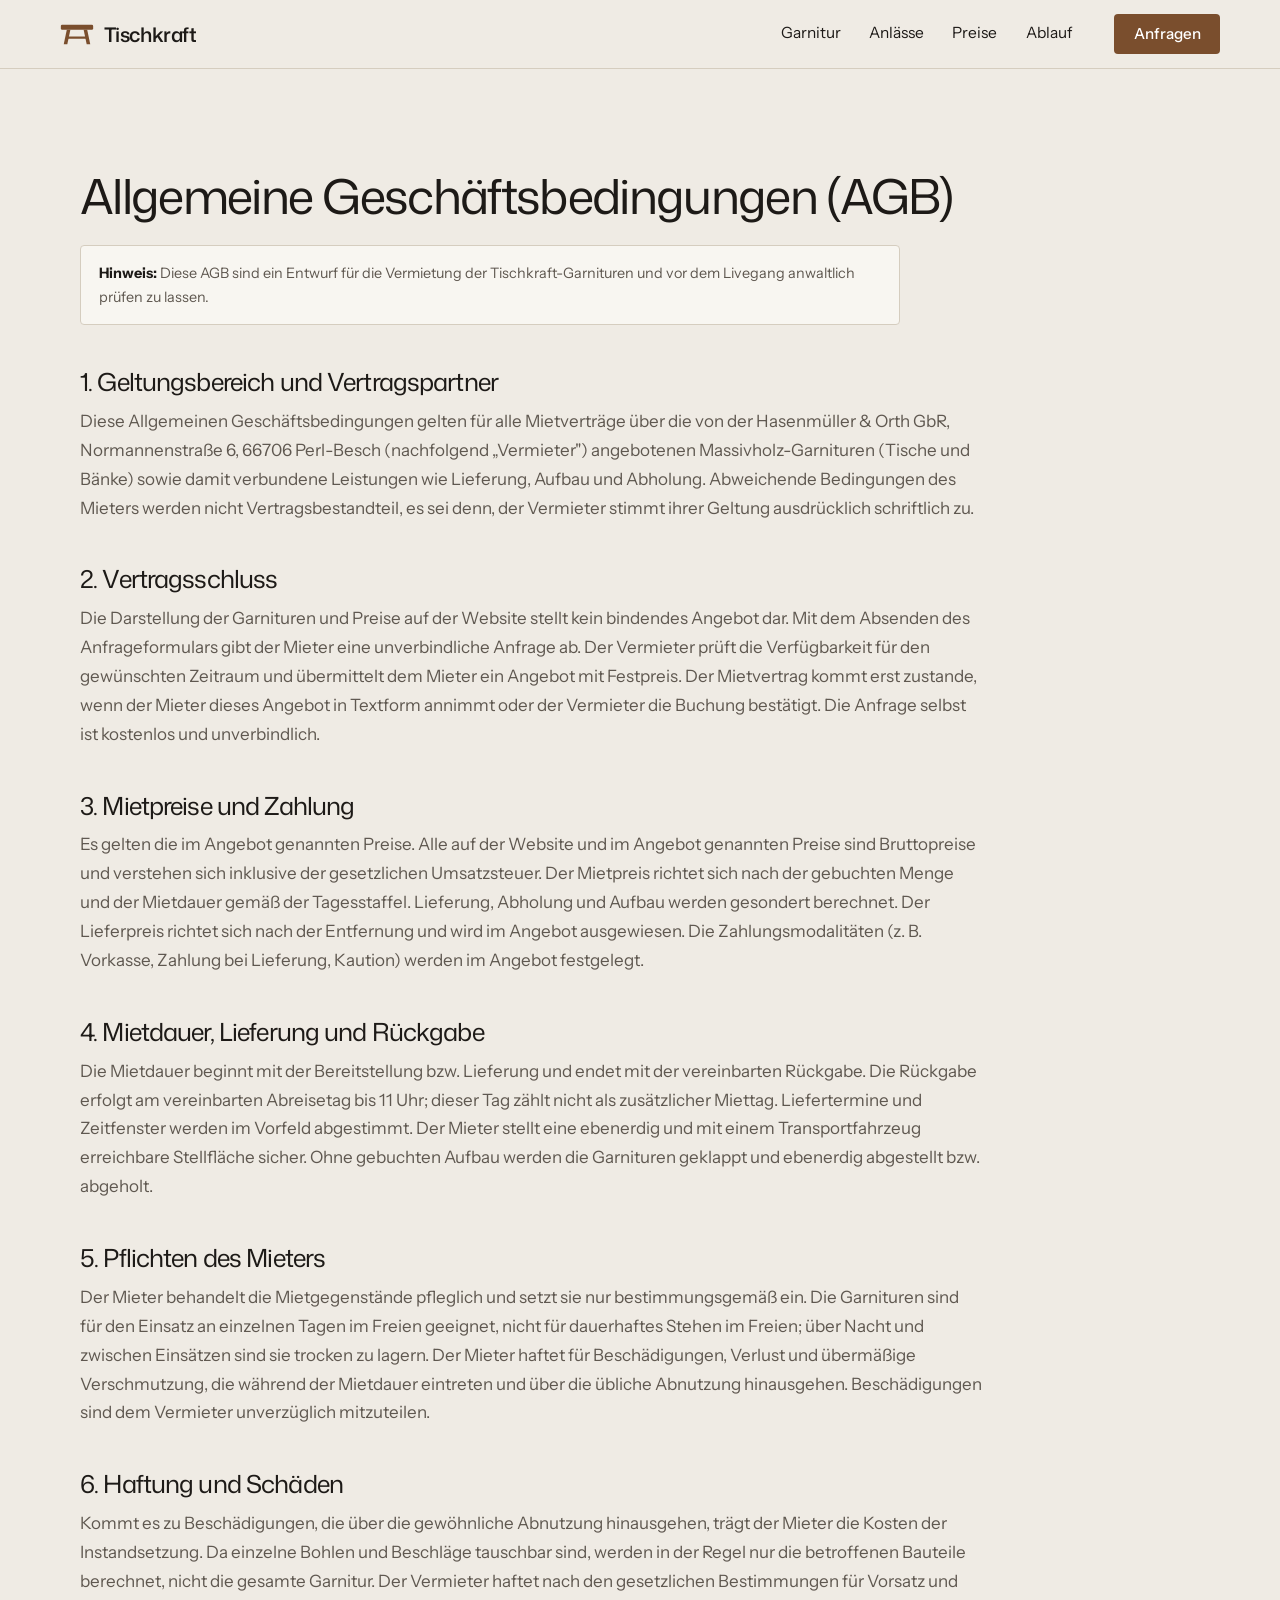
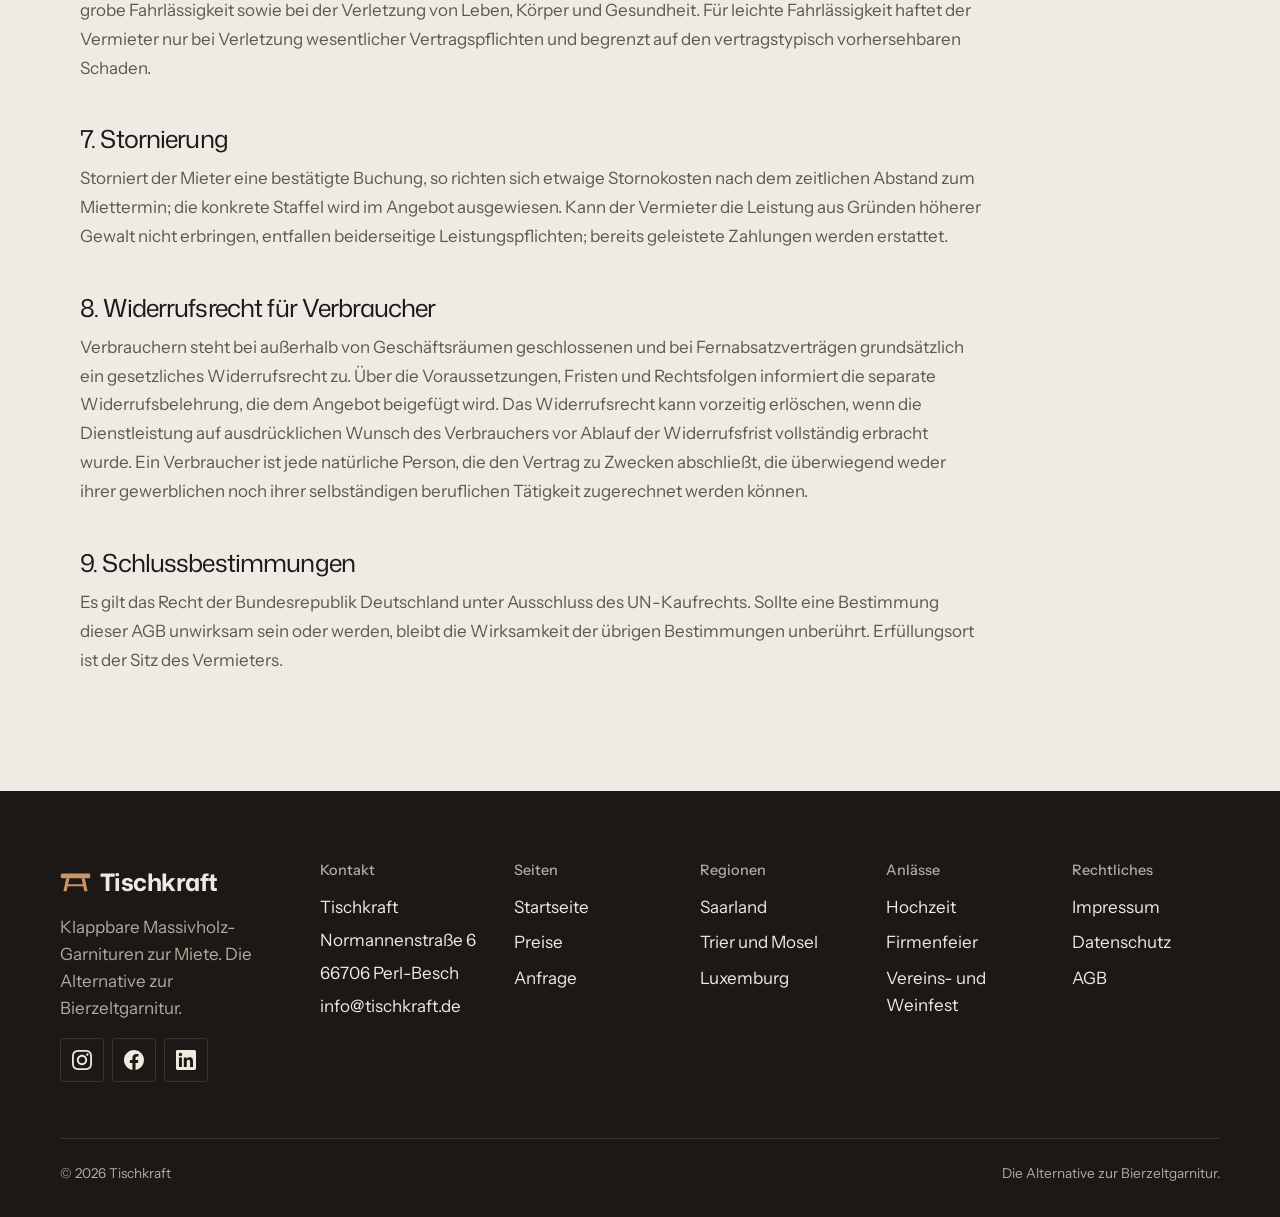
==== agb/index.html @ 3c2d1f44 "Build von 1db1d62" ====
<!DOCTYPE html><html lang="de" data-astro-cid-5hce7sga> <head><meta charset="utf-8"><meta name="viewport" content="width=device-width, initial-scale=1"><title>AGB | Tischkraft</title><meta name="description" content="Allgemeine Geschäftsbedingungen für die Miete der Massivholz-Garnituren von Tischkraft."><link rel="canonical" href="https://www.tischkraft.de/agb/"><meta property="og:type" content="website"><meta property="og:locale" content="de_DE"><meta property="og:site_name" content="Tischkraft"><meta property="og:title" content="AGB | Tischkraft"><meta property="og:description" content="Allgemeine Geschäftsbedingungen für die Miete der Massivholz-Garnituren von Tischkraft."><meta property="og:url" content="https://www.tischkraft.de/agb/"><meta property="og:image" content="https://www.tischkraft.de/share.jpg"><meta property="og:image:alt" content="Tischkraft-Garnitur aus Massivholz: Tisch mit zwei Bänken"><meta name="twitter:card" content="summary_large_image"><meta name="twitter:title" content="AGB | Tischkraft"><meta name="twitter:description" content="Allgemeine Geschäftsbedingungen für die Miete der Massivholz-Garnituren von Tischkraft."><meta name="twitter:image" content="https://www.tischkraft.de/share.jpg"><meta name="theme-color" content="#25201b"><link rel="icon" href="/favicon.svg" type="image/svg+xml"><link rel="icon" href="/favicon-48.png" sizes="48x48" type="image/png"><link rel="apple-touch-icon" href="/apple-touch-icon.png"><link rel="manifest" href="/site.webmanifest"><link rel="sitemap" href="/sitemap-index.xml"><script type="application/ld+json">{"@context":"https://schema.org","@graph":[{"@type":"LocalBusiness","@id":"https://www.tischkraft.de/#organization","name":"Tischkraft","description":"Vermietung klappbarer Massivholz-Garnituren (Tisch und zwei Bänke) aus eigener Schreinerei in Perl, mit Lieferung ins Saarland, nach Trier und nach Luxemburg. Die Alternative zur Bierzeltgarnitur.","url":"https://www.tischkraft.de","logo":"https://www.tischkraft.de/icon-512.png","image":"https://www.tischkraft.de/share.jpg","email":"info@tischkraft.de","contactPoint":{"@type":"ContactPoint","contactType":"customer service","email":"info@tischkraft.de","availableLanguage":["de"]},"priceRange":"6–45 € pro Stück und Tag inkl. MwSt.","sameAs":["https://www.instagram.com/tischkraft/","https://www.facebook.com/people/Tischkraft/61568313991481/","https://www.linkedin.com/company/105006661/"],"address":{"@type":"PostalAddress","streetAddress":"Normannenstraße 6","postalCode":"66706","addressLocality":"Perl-Besch","addressRegion":"Saarland","addressCountry":"DE"},"areaServed":[{"@type":"State","name":"Saarland"},{"@type":"State","name":"Rheinland-Pfalz"},{"@type":"Country","name":"Luxemburg"}]},{"@type":"WebSite","@id":"https://www.tischkraft.de/#website","url":"https://www.tischkraft.de","name":"Tischkraft","inLanguage":"de-DE","publisher":{"@id":"https://www.tischkraft.de/#organization"}},{"@type":"WebPage","@id":"https://www.tischkraft.de/agb/#webpage","url":"https://www.tischkraft.de/agb/","name":"AGB | Tischkraft","description":"Allgemeine Geschäftsbedingungen für die Miete der Massivholz-Garnituren von Tischkraft.","inLanguage":"de-DE","isPartOf":{"@id":"https://www.tischkraft.de/#website"},"about":{"@id":"https://www.tischkraft.de/#organization"},"primaryImageOfPage":{"@type":"ImageObject","url":"https://www.tischkraft.de/share.jpg"}}]}</script><link rel="stylesheet" href="/_astro/firmenfeier.Cd9kK1cP.css">
<style>.section[data-astro-cid-sh445jdo]{padding-block:var(--tk-section-y)}.section[data-astro-cid-sh445jdo][data-tone=canvas]{background:var(--tk-canvas);color:var(--tk-ink)}.section[data-astro-cid-sh445jdo][data-tone=sand]{background:var(--tk-sand);color:var(--tk-ink)}.section[data-astro-cid-sh445jdo][data-tone=forest]{background:var(--tk-dark-700);color:var(--tk-cream)}.shell[data-astro-cid-sh445jdo]{width:100%;max-width:var(--tk-shell);margin-inline:auto;padding-inline:clamp(1.25rem,4vw,2.5rem)}
.legal[data-astro-cid-m7mnfkc2]{max-width:70rem;margin-inline:auto}.legal[data-astro-cid-m7mnfkc2] h1{font-size:clamp(2rem,5vw,3rem);margin-bottom:1.5rem}.legal[data-astro-cid-m7mnfkc2] h2{font-size:1.55rem;margin-top:2.75rem;margin-bottom:.75rem}.legal[data-astro-cid-m7mnfkc2] h3{font-size:1.2rem;margin-top:1.9rem;margin-bottom:.5rem}.legal[data-astro-cid-m7mnfkc2] h4{font-size:1.02rem;margin-top:1.3rem;margin-bottom:.4rem}.legal[data-astro-cid-m7mnfkc2] p,.legal[data-astro-cid-m7mnfkc2] li{color:var(--tk-ink-soft);line-height:1.7;max-width:82ch}.legal[data-astro-cid-m7mnfkc2] p{margin-bottom:.9rem}.legal[data-astro-cid-m7mnfkc2] ul{margin:0 0 1rem 1.25rem}.legal[data-astro-cid-m7mnfkc2] li{margin-bottom:.35rem}.legal[data-astro-cid-m7mnfkc2] a{color:var(--tk-dark-700);text-decoration:underline;word-break:break-word}.legal[data-astro-cid-m7mnfkc2] strong{color:var(--tk-ink)}.legal[data-astro-cid-m7mnfkc2] .legal-hint{margin:0 0 2rem;padding:.9rem 1.1rem;background:var(--tk-bone);border:1px solid var(--tk-line);border-radius:var(--tk-radius-sm);font-size:.9rem}
</style></head> <body data-astro-cid-5hce7sga> <a class="skip-link" href="#inhalt" data-astro-cid-5hce7sga>Zum Inhalt springen</a> <header class="header" data-astro-cid-3ef6ksr2> <div class="bar" data-astro-cid-3ef6ksr2> <a class="brand" href="/" aria-label="Tischkraft – zur Startseite" data-astro-cid-3ef6ksr2> <svg class="tk-mark brand-mark" viewBox="0 0 40 28" height="24" width="34" aria-hidden="true" fill="currentColor"> <rect x="1" y="3" width="38" height="6" rx="1.5"></rect> <path d="M8 9h4.2l-3.6 17H4.4z"></path> <path d="M27.8 9H32l3.6 17h-4.2z"></path> <rect x="7.5" y="17" width="25" height="2.6" rx="1"></rect> </svg> <span class="brand-name" data-astro-cid-3ef6ksr2>Tischkraft</span> </a> <nav class="nav" aria-label="Hauptnavigation" data-astro-cid-3ef6ksr2> <a class="nav-link" href="/#garnitur" data-astro-cid-3ef6ksr2>Garnitur</a><a class="nav-link" href="/#anlaesse" data-astro-cid-3ef6ksr2>Anlässe</a><a class="nav-link" href="/#preise" data-astro-cid-3ef6ksr2>Preise</a><a class="nav-link" href="/#ablauf" data-astro-cid-3ef6ksr2>Ablauf</a> </nav> <a class="btn btn-primary nav-cta" href="/#anfrage" data-astro-cid-3ef6ksr2>Anfragen</a> </div> </header>  <main id="inhalt" data-astro-cid-5hce7sga>  <section data-tone="canvas" class="section" data-astro-cid-sh445jdo> <div class="shell" data-astro-cid-sh445jdo> <div class="legal" data-astro-cid-m7mnfkc2>
<h1>Allgemeine Geschäftsbedingungen (AGB)</h1>

<p class="legal-hint"><strong>Hinweis:</strong> Diese AGB sind ein Entwurf für die Vermietung der Tischkraft-Garnituren und vor dem Livegang anwaltlich prüfen zu lassen.</p>

<h2>1. Geltungsbereich und Vertragspartner</h2>
<p>Diese Allgemeinen Geschäftsbedingungen gelten für alle Mietverträge über die von der Hasenmüller &amp; Orth GbR, Normannenstraße 6, 66706 Perl-Besch (nachfolgend „Vermieter") angebotenen Massivholz-Garnituren (Tische und Bänke) sowie damit verbundene Leistungen wie Lieferung, Aufbau und Abholung. Abweichende Bedingungen des Mieters werden nicht Vertragsbestandteil, es sei denn, der Vermieter stimmt ihrer Geltung ausdrücklich schriftlich zu.</p>

<h2>2. Vertragsschluss</h2>
<p>Die Darstellung der Garnituren und Preise auf der Website stellt kein bindendes Angebot dar. Mit dem Absenden des Anfrageformulars gibt der Mieter eine unverbindliche Anfrage ab. Der Vermieter prüft die Verfügbarkeit für den gewünschten Zeitraum und übermittelt dem Mieter ein Angebot mit Festpreis. Der Mietvertrag kommt erst zustande, wenn der Mieter dieses Angebot in Textform annimmt oder der Vermieter die Buchung bestätigt. Die Anfrage selbst ist kostenlos und unverbindlich.</p>

<h2>3. Mietpreise und Zahlung</h2>
<p>Es gelten die im Angebot genannten Preise. Alle auf der Website und im Angebot genannten Preise sind Bruttopreise und verstehen sich inklusive der gesetzlichen Umsatzsteuer. Der Mietpreis richtet sich nach der gebuchten Menge und der Mietdauer gemäß der Tagesstaffel. Lieferung, Abholung und Aufbau werden gesondert berechnet. Der Lieferpreis richtet sich nach der Entfernung und wird im Angebot ausgewiesen. Die Zahlungsmodalitäten (z.&nbsp;B. Vorkasse, Zahlung bei Lieferung, Kaution) werden im Angebot festgelegt.</p>

<h2>4. Mietdauer, Lieferung und Rückgabe</h2>
<p>Die Mietdauer beginnt mit der Bereitstellung bzw. Lieferung und endet mit der vereinbarten Rückgabe. Die Rückgabe erfolgt am vereinbarten Abreisetag bis 11 Uhr; dieser Tag zählt nicht als zusätzlicher Miettag. Liefertermine und Zeitfenster werden im Vorfeld abgestimmt. Der Mieter stellt eine ebenerdig und mit einem Transportfahrzeug erreichbare Stellfläche sicher. Ohne gebuchten Aufbau werden die Garnituren geklappt und ebenerdig abgestellt bzw. abgeholt.</p>

<h2>5. Pflichten des Mieters</h2>
<p>Der Mieter behandelt die Mietgegenstände pfleglich und setzt sie nur bestimmungsgemäß ein. Die Garnituren sind für den Einsatz an einzelnen Tagen im Freien geeignet, nicht für dauerhaftes Stehen im Freien; über Nacht und zwischen Einsätzen sind sie trocken zu lagern. Der Mieter haftet für Beschädigungen, Verlust und übermäßige Verschmutzung, die während der Mietdauer eintreten und über die übliche Abnutzung hinausgehen. Beschädigungen sind dem Vermieter unverzüglich mitzuteilen.</p>

<h2>6. Haftung und Schäden</h2>
<p>Kommt es zu Beschädigungen, die über die gewöhnliche Abnutzung hinausgehen, trägt der Mieter die Kosten der Instandsetzung. Da einzelne Bohlen und Beschläge tauschbar sind, werden in der Regel nur die betroffenen Bauteile berechnet, nicht die gesamte Garnitur. Der Vermieter haftet nach den gesetzlichen Bestimmungen für Vorsatz und grobe Fahrlässigkeit sowie bei der Verletzung von Leben, Körper und Gesundheit. Für leichte Fahrlässigkeit haftet der Vermieter nur bei Verletzung wesentlicher Vertragspflichten und begrenzt auf den vertragstypisch vorhersehbaren Schaden.</p>

<h2>7. Stornierung</h2>
<p>Storniert der Mieter eine bestätigte Buchung, so richten sich etwaige Stornokosten nach dem zeitlichen Abstand zum Miettermin; die konkrete Staffel wird im Angebot ausgewiesen. Kann der Vermieter die Leistung aus Gründen höherer Gewalt nicht erbringen, entfallen beiderseitige Leistungspflichten; bereits geleistete Zahlungen werden erstattet.</p>

<h2>8. Widerrufsrecht für Verbraucher</h2>
<p>Verbrauchern steht bei außerhalb von Geschäftsräumen geschlossenen und bei Fernabsatzverträgen grundsätzlich ein gesetzliches Widerrufsrecht zu. Über die Voraussetzungen, Fristen und Rechtsfolgen informiert die separate Widerrufsbelehrung, die dem Angebot beigefügt wird. Das Widerrufsrecht kann vorzeitig erlöschen, wenn die Dienstleistung auf ausdrücklichen Wunsch des Verbrauchers vor Ablauf der Widerrufsfrist vollständig erbracht wurde. Ein Verbraucher ist jede natürliche Person, die den Vertrag zu Zwecken abschließt, die überwiegend weder ihrer gewerblichen noch ihrer selbständigen beruflichen Tätigkeit zugerechnet werden können.</p>

<h2>9. Schlussbestimmungen</h2>
<p>Es gilt das Recht der Bundesrepublik Deutschland unter Ausschluss des UN-Kaufrechts. Sollte eine Bestimmung dieser AGB unwirksam sein oder werden, bleibt die Wirksamkeit der übrigen Bestimmungen unberührt. Erfüllungsort ist der Sitz des Vermieters.</p>
</div> </div> </section>   </main> <footer class="footer" data-astro-cid-sz7xmlte> <div class="wrap" data-astro-cid-sz7xmlte> <div class="top" data-astro-cid-sz7xmlte> <div class="brandcol" data-astro-cid-sz7xmlte> <span class="brand-name" data-astro-cid-sz7xmlte><svg class="tk-mark footer-mark" viewBox="0 0 40 28" height="22" width="31" aria-hidden="true" fill="currentColor"> <rect x="1" y="3" width="38" height="6" rx="1.5"></rect> <path d="M8 9h4.2l-3.6 17H4.4z"></path> <path d="M27.8 9H32l3.6 17h-4.2z"></path> <rect x="7.5" y="17" width="25" height="2.6" rx="1"></rect> </svg> Tischkraft</span> <p class="tagline" data-astro-cid-sz7xmlte>Klappbare Massivholz-Garnituren zur Miete. Die Alternative zur Bierzeltgarnitur.</p> <ul class="social" aria-label="Folgen" data-astro-cid-sz7xmlte> <li data-astro-cid-sz7xmlte><a href="https://www.instagram.com/tischkraft/" target="_blank" rel="noopener" aria-label="Instagram (öffnet neuen Tab)" title="Instagram" data-astro-cid-sz7xmlte><span class="ico" style="--ico:url(/icons/instagram-mono.svg)" aria-hidden="true" data-astro-cid-sz7xmlte></span></a></li><li data-astro-cid-sz7xmlte><a href="https://www.facebook.com/people/Tischkraft/61568313991481/" target="_blank" rel="noopener" aria-label="Facebook (öffnet neuen Tab)" title="Facebook" data-astro-cid-sz7xmlte><span class="ico" style="--ico:url(/icons/facebook-mono.svg)" aria-hidden="true" data-astro-cid-sz7xmlte></span></a></li><li data-astro-cid-sz7xmlte><a href="https://www.linkedin.com/company/105006661/" target="_blank" rel="noopener" aria-label="LinkedIn (öffnet neuen Tab)" title="LinkedIn" data-astro-cid-sz7xmlte><span class="ico" style="--ico:url(/icons/linkedin-mono.svg)" aria-hidden="true" data-astro-cid-sz7xmlte></span></a></li> </ul> </div> <div class="col" data-astro-cid-sz7xmlte> <h2 data-astro-cid-sz7xmlte>Kontakt</h2> <address data-astro-cid-sz7xmlte> <span data-astro-cid-sz7xmlte>Tischkraft</span> <span data-astro-cid-sz7xmlte>Normannenstraße 6</span><span data-astro-cid-sz7xmlte>66706 Perl-Besch</span> <a href="mailto:info@tischkraft.de" data-astro-cid-sz7xmlte>info@tischkraft.de</a> </address> </div> <div class="col" data-astro-cid-sz7xmlte> <h2 data-astro-cid-sz7xmlte>Seiten</h2> <ul data-astro-cid-sz7xmlte> <li data-astro-cid-sz7xmlte><a href="/" data-astro-cid-sz7xmlte>Startseite</a></li><li data-astro-cid-sz7xmlte><a href="/#preise" data-astro-cid-sz7xmlte>Preise</a></li><li data-astro-cid-sz7xmlte><a href="/#anfrage" data-astro-cid-sz7xmlte>Anfrage</a></li> </ul> </div> <div class="col" data-astro-cid-sz7xmlte> <h2 data-astro-cid-sz7xmlte>Regionen</h2> <ul data-astro-cid-sz7xmlte> <li data-astro-cid-sz7xmlte><a href="/mieten/saarland/" data-astro-cid-sz7xmlte>Saarland</a></li><li data-astro-cid-sz7xmlte><a href="/mieten/trier/" data-astro-cid-sz7xmlte>Trier und Mosel</a></li><li data-astro-cid-sz7xmlte><a href="/mieten/luxemburg/" data-astro-cid-sz7xmlte>Luxemburg</a></li> </ul> </div> <div class="col" data-astro-cid-sz7xmlte> <h2 data-astro-cid-sz7xmlte>Anlässe</h2> <ul data-astro-cid-sz7xmlte> <li data-astro-cid-sz7xmlte><a href="/hochzeit/" data-astro-cid-sz7xmlte>Hochzeit</a></li><li data-astro-cid-sz7xmlte><a href="/firmenfeier/" data-astro-cid-sz7xmlte>Firmenfeier</a></li><li data-astro-cid-sz7xmlte><a href="/vereinsfest/" data-astro-cid-sz7xmlte>Vereins- und Weinfest</a></li> </ul> </div> <div class="col" data-astro-cid-sz7xmlte> <h2 data-astro-cid-sz7xmlte>Rechtliches</h2> <ul data-astro-cid-sz7xmlte> <li data-astro-cid-sz7xmlte><a href="/impressum/" data-astro-cid-sz7xmlte>Impressum</a></li><li data-astro-cid-sz7xmlte><a href="/datenschutz/" data-astro-cid-sz7xmlte>Datenschutz</a></li><li data-astro-cid-sz7xmlte><a href="/agb/" data-astro-cid-sz7xmlte>AGB</a></li> </ul> </div> </div> <div class="bottom" data-astro-cid-sz7xmlte> <span data-astro-cid-sz7xmlte>© 2026 Tischkraft</span> <span data-astro-cid-sz7xmlte>Die Alternative zur Bierzeltgarnitur.</span> </div> </div> </footer>   </body> </html>
---- _astro/firmenfeier.Cd9kK1cP.css ----
@font-face{font-family:Mona Sans Variable;font-style:normal;font-display:swap;font-weight:200 900;font-stretch:75% 125%;src:url(/_astro/mona-sans-vietnamese-wdth-normal.Rd0aZl9c.woff2) format("woff2-variations");unicode-range:U+0102-0103,U+0110-0111,U+0128-0129,U+0168-0169,U+01A0-01A1,U+01AF-01B0,U+0300-0301,U+0303-0304,U+0308-0309,U+0323,U+0329,U+1EA0-1EF9,U+20AB}@font-face{font-family:Mona Sans Variable;font-style:normal;font-display:swap;font-weight:200 900;font-stretch:75% 125%;src:url(/_astro/mona-sans-latin-ext-wdth-normal.CQ1tG6In.woff2) format("woff2-variations");unicode-range:U+0100-02BA,U+02BD-02C5,U+02C7-02CC,U+02CE-02D7,U+02DD-02FF,U+0304,U+0308,U+0329,U+1D00-1DBF,U+1E00-1E9F,U+1EF2-1EFF,U+2020,U+20A0-20AB,U+20AD-20C0,U+2113,U+2C60-2C7F,U+A720-A7FF}@font-face{font-family:Mona Sans Variable;font-style:normal;font-display:swap;font-weight:200 900;font-stretch:75% 125%;src:url(/_astro/mona-sans-latin-wdth-normal.BMVx8nn_.woff2) format("woff2-variations");unicode-range:U+0000-00FF,U+0131,U+0152-0153,U+02BB-02BC,U+02C6,U+02DA,U+02DC,U+0304,U+0308,U+0329,U+2000-206F,U+20AC,U+2122,U+2191,U+2193,U+2212,U+2215,U+FEFF,U+FFFD}@font-face{font-family:Instrument Sans Variable;font-style:normal;font-display:swap;font-weight:400 700;src:url(/_astro/instrument-sans-latin-ext-wght-normal.B5bTHO_g.woff2) format("woff2-variations");unicode-range:U+0100-02BA,U+02BD-02C5,U+02C7-02CC,U+02CE-02D7,U+02DD-02FF,U+0304,U+0308,U+0329,U+1D00-1DBF,U+1E00-1E9F,U+1EF2-1EFF,U+2020,U+20A0-20AB,U+20AD-20C0,U+2113,U+2C60-2C7F,U+A720-A7FF}@font-face{font-family:Instrument Sans Variable;font-style:normal;font-display:swap;font-weight:400 700;src:url(/_astro/instrument-sans-latin-wght-normal.BbzFLZTg.woff2) format("woff2-variations");unicode-range:U+0000-00FF,U+0131,U+0152-0153,U+02BB-02BC,U+02C6,U+02DA,U+02DC,U+0304,U+0308,U+0329,U+2000-206F,U+20AC,U+2122,U+2191,U+2193,U+2212,U+2215,U+FEFF,U+FFFD}/*! tailwindcss v4.3.3 | MIT License | https://tailwindcss.com */@layer properties{@supports (((-webkit-hyphens:none)) and (not (margin-trim:inline))) or ((-moz-orient:inline) and (not (color:rgb(from red r g b)))){*,:before,:after,::backdrop{--tw-rotate-x:initial;--tw-rotate-y:initial;--tw-rotate-z:initial;--tw-skew-x:initial;--tw-skew-y:initial;--tw-border-style:solid;--tw-outline-style:solid;--tw-backdrop-blur:initial;--tw-backdrop-brightness:initial;--tw-backdrop-contrast:initial;--tw-backdrop-grayscale:initial;--tw-backdrop-hue-rotate:initial;--tw-backdrop-invert:initial;--tw-backdrop-opacity:initial;--tw-backdrop-saturate:initial;--tw-backdrop-sepia:initial}}}@layer theme{:root,:host{--default-transition-duration:.15s;--default-transition-timing-function:cubic-bezier(.4, 0, .2, 1);--default-font-family:var(--tk-font-sans);--default-mono-font-family:var(--tk-font-mono)}}@layer base{*,:after,:before,::backdrop{box-sizing:border-box;border:0 solid;margin:0;padding:0}::file-selector-button{box-sizing:border-box;border:0 solid;margin:0;padding:0}html,:host{-webkit-text-size-adjust:100%;tab-size:4;line-height:1.5;font-family:var(--default-font-family,-apple-system, BlinkMacSystemFont, "Segoe UI", Roboto, "Helvetica Neue", "Noto Sans", Arial, sans-serif, "Apple Color Emoji", "Segoe UI Emoji", "Segoe UI Symbol", "Noto Color Emoji");font-feature-settings:var(--default-font-feature-settings,normal);font-variation-settings:var(--default-font-variation-settings,normal);-webkit-tap-highlight-color:transparent}hr{height:0;color:inherit;border-top-width:1px}abbr:where([title]){-webkit-text-decoration:underline dotted;text-decoration:underline dotted}h1,h2,h3,h4,h5,h6{font-size:inherit;font-weight:inherit}a{color:inherit;-webkit-text-decoration:inherit;text-decoration:inherit}b,strong{font-weight:bolder}code,kbd,samp,pre{font-family:var(--default-mono-font-family,ui-monospace, SFMono-Regular, Menlo, Monaco, Consolas, "Liberation Mono", "Courier New", monospace);font-feature-settings:var(--default-mono-font-feature-settings,normal);font-variation-settings:var(--default-mono-font-variation-settings,normal);font-size:1em}small{font-size:80%}sub,sup{vertical-align:baseline;font-size:75%;line-height:0;position:relative}sub{bottom:-.25em}sup{top:-.5em}table{text-indent:0;border-color:inherit;border-collapse:collapse}:-moz-focusring:where(:not(iframe)){outline:auto}progress{vertical-align:baseline}summary{display:list-item}ol,ul,menu{list-style:none}img,svg,video,canvas,audio,iframe,embed,object{vertical-align:middle;display:block}img,video{max-width:100%;height:auto}button,input,select,optgroup,textarea{font:inherit;font-feature-settings:inherit;font-variation-settings:inherit;letter-spacing:inherit;color:inherit;opacity:1;background-color:#0000;border-radius:0}::file-selector-button{font:inherit;font-feature-settings:inherit;font-variation-settings:inherit;letter-spacing:inherit;color:inherit;opacity:1;background-color:#0000;border-radius:0}:where(select:is([multiple],[size])) optgroup{font-weight:bolder}:where(select:is([multiple],[size])) optgroup option{padding-inline-start:20px}::file-selector-button{margin-inline-end:4px}::placeholder{opacity:1}@supports (not ((-webkit-appearance:-apple-pay-button))) or (contain-intrinsic-size:1px){::placeholder{color:currentColor}@supports (color:color-mix(in lab,red,red)){::placeholder{color:color-mix(in oklab,currentcolor 50%,transparent)}}}textarea{resize:vertical}::-webkit-search-decoration{-webkit-appearance:none}::-webkit-date-and-time-value{min-height:1lh;text-align:inherit}::-webkit-datetime-edit{display:inline-flex}::-webkit-datetime-edit-fields-wrapper{padding:0}::-webkit-datetime-edit{padding-block:0}::-webkit-datetime-edit-year-field{padding-block:0}::-webkit-datetime-edit-month-field{padding-block:0}::-webkit-datetime-edit-day-field{padding-block:0}::-webkit-datetime-edit-hour-field{padding-block:0}::-webkit-datetime-edit-minute-field{padding-block:0}::-webkit-datetime-edit-second-field{padding-block:0}::-webkit-datetime-edit-millisecond-field{padding-block:0}::-webkit-datetime-edit-meridiem-field{padding-block:0}::-webkit-calendar-picker-indicator{line-height:1}:-moz-ui-invalid{box-shadow:none}button,input:where([type=button],[type=reset],[type=submit]){appearance:button}::file-selector-button{appearance:button}::-webkit-inner-spin-button{height:auto}::-webkit-outer-spin-button{height:auto}[hidden]:where(:not([hidden=until-found])){display:none!important}html{-webkit-text-size-adjust:100%;scroll-behavior:smooth}:where(section[id]){scroll-margin-top:5.5rem}body{background-color:var(--tk-canvas);color:var(--tk-ink);font-family:var(--tk-font-sans);-webkit-font-smoothing:antialiased;text-rendering:optimizelegibility;font-size:1.0625rem;line-height:1.6}h1,h2,h3{font-family:var(--tk-font-display);letter-spacing:-.035em;text-wrap:balance;font-weight:420;line-height:1.04}a{color:inherit}:focus-visible{outline:2px solid var(--tk-accent);outline-offset:3px;border-radius:2px}::selection{background:var(--tk-accent);color:var(--tk-bone)}.sr-only{clip:rect(0,0,0,0);white-space:nowrap;border:0;width:1px;height:1px;margin:-1px;padding:0;position:absolute;overflow:hidden}}@layer components{.wrap{width:100%;max-width:var(--tk-shell);margin-inline:auto;padding-inline:clamp(1.25rem,4vw,2.5rem)}.blk{background:var(--tk-canvas);padding-block:clamp(3.5rem,7vw,6rem)}.blk-sand{background:var(--tk-sand)}.blk-head{grid-template-columns:5fr 7fr;align-items:end;gap:clamp(1.25rem,4vw,3.5rem);margin-bottom:clamp(2rem,4vw,2.75rem);display:grid}.blk-head h2{font-size:var(--tk-h2)}.blk-head p{color:var(--tk-ink-soft);max-width:54ch;font-size:1.08rem}@media(max-width:860px){.blk-head{grid-template-columns:1fr}}.btn .arr{transition:transform .2s}.btn:hover .arr{transform:translate(3px)}.zoomwrap{overflow:hidden}[data-ki]{position:relative}[data-ki]:after{content:attr(data-ki);z-index:2;background:var(--tk-ink);border-radius:3px;padding:.15rem .45rem;position:absolute;top:.6rem;right:.6rem}@supports (color:color-mix(in lab,red,red)){[data-ki]:after{background:color-mix(in srgb,var(--tk-ink) 55%,transparent)}}[data-ki]:after{color:var(--tk-bone);font-family:var(--tk-font-sans);pointer-events:none;font-size:.7rem;font-weight:500;line-height:1.4}.zoomwrap .zoom{transition:transform .6s cubic-bezier(.2,.7,.2,1)}.zoomwrap:hover .zoom{transform:scale(1.025)}@media(prefers-reduced-motion:reduce){.zoomwrap .zoom,.btn .arr{transition:none}}.btn{border-radius:var(--tk-radius-sm);white-space:nowrap;border:1.5px solid #0000;justify-content:center;align-items:center;gap:.5rem;padding:.85rem 1.5rem;font-size:1rem;font-weight:500;line-height:1;text-decoration:none;transition:transform .15s,background-color .15s,border-color .15s;display:inline-flex}.btn:active{transform:translateY(1px)}.btn-primary{background:var(--tk-accent);color:var(--tk-on-accent)}.btn-primary:hover{background:var(--tk-accent-hover)}.btn-line{color:var(--tk-ink);border-color:var(--tk-ink);background:0 0}.btn-line:hover{background:var(--tk-ink);color:var(--tk-bone)}.btn-hi{background:var(--tk-accent-hi);color:var(--tk-dark-900)}.btn-hi:hover{background:var(--tk-accent-hi-hover)}.kicker{color:var(--tk-accent);font-size:.95rem;font-weight:500}.blk-split{grid-template-columns:5fr 7fr;gap:clamp(1.25rem,4vw,3.5rem);display:grid}.blk-split>h2{font-size:var(--tk-h2)}.link-list{margin:0;padding:0;list-style:none}.link-list a{border-bottom:1px solid var(--tk-line);justify-content:space-between;padding:.85rem 0;text-decoration:none;transition:color .2s,padding .2s;display:flex}.link-list a:hover{color:var(--tk-accent);padding-left:.3rem}.ruled{grid-template-columns:repeat(var(--cols,4),1fr);border-top:1px solid var(--tk-ink);margin:0;padding:0;list-style:none;display:grid}.ruled>*{border-left:1px solid var(--tk-line);padding:1.2rem 1.4rem 0}.ruled>:first-child{border-left:0;padding-left:0}.ruled h3{margin:.35rem 0 .5rem;font-size:1.35rem}.ruled p{color:var(--tk-ink-soft)}@media(max-width:860px){.blk-split,.ruled{grid-template-columns:1fr}.ruled>*,.ruled>:first-child{border-left:0;border-bottom:1px solid var(--tk-line);padding:1.1rem 0}}}@layer utilities{.sr-only{clip-path:inset(50%);white-space:nowrap;border-width:0;width:1px;height:1px;margin:-1px;padding:0;position:absolute;overflow:hidden}.block{display:block}.flex{display:flex}.grid{display:grid}.hidden{display:none}.table{display:table}.border-collapse{border-collapse:collapse}.transform{transform:var(--tw-rotate-x,) var(--tw-rotate-y,) var(--tw-rotate-z,) var(--tw-skew-x,) var(--tw-skew-y,)}.resize{resize:both}.flex-wrap{flex-wrap:wrap}.border{border-style:var(--tw-border-style);border-width:1px}.outline{outline-style:var(--tw-outline-style);outline-width:1px}.backdrop-filter{-webkit-backdrop-filter:var(--tw-backdrop-blur,) var(--tw-backdrop-brightness,) var(--tw-backdrop-contrast,) var(--tw-backdrop-grayscale,) var(--tw-backdrop-hue-rotate,) var(--tw-backdrop-invert,) var(--tw-backdrop-opacity,) var(--tw-backdrop-saturate,) var(--tw-backdrop-sepia,);backdrop-filter:var(--tw-backdrop-blur,) var(--tw-backdrop-brightness,) var(--tw-backdrop-contrast,) var(--tw-backdrop-grayscale,) var(--tw-backdrop-hue-rotate,) var(--tw-backdrop-invert,) var(--tw-backdrop-opacity,) var(--tw-backdrop-saturate,) var(--tw-backdrop-sepia,)}.transition{transition-property:color,background-color,border-color,outline-color,text-decoration-color,fill,stroke,--tw-gradient-from,--tw-gradient-via,--tw-gradient-to,opacity,box-shadow,transform,translate,scale,rotate,filter,-webkit-backdrop-filter,backdrop-filter,display,content-visibility,overlay,pointer-events;transition-timing-function:var(--tw-ease,var(--default-transition-timing-function));transition-duration:var(--tw-duration,var(--default-transition-duration))}}:root{--tk-dark-900:#141110;--tk-dark-800:#1c1815;--tk-dark-700:#25201b;--tk-dark-600:#3a312a;--tk-dark-500:#4d4238;--tk-canvas:#efebe4;--tk-bone:#f8f6f1;--tk-sand:#e2dacd;--tk-ink:#1d1a17;--tk-ink-soft:#5f5850;--tk-cream:#efe9e0;--tk-cream-soft:#b3a99d;--tk-accent:#7a4e2d;--tk-accent-hi:#c99566;--tk-accent-hover:#5f3c22;--tk-accent-hi-hover:#dbab80;--tk-on-accent:#fff;--tk-placeholder:#ebe6df;--tk-line:#d5cdbf;--tk-line-dark:#3e352d;--tk-error:#a23a26;--tk-error-strong:#7d2c1c;--tk-radius-xs:3px;--tk-radius-sm:4px;--tk-radius-md:6px;--tk-radius-lg:8px;--tk-radius-xl:10px;--tk-section-y:clamp(3.5rem, 8vw, 7rem);--tk-shell:1240px;--tk-h2:clamp(2rem, 4.2vw, 3.3rem);--tk-font-display:"Mona Sans Variable", ui-sans-serif, system-ui, sans-serif;--tk-font-sans:"Instrument Sans Variable", ui-sans-serif, system-ui, sans-serif;--tk-font-mono:ui-monospace, "SFMono-Regular", Menlo, monospace;--tk-shadow-soft:0 1px 2px #1c1a130a, 0 8px 24px #1c1a130f;--tk-shadow-lift:0 2px 6px #1c1a1314, 0 18px 40px #1c1a131f}@media(prefers-reduced-motion:reduce){html{scroll-behavior:auto}*,:before,:after{transition-duration:.01ms!important;animation-duration:.01ms!important;animation-iteration-count:1!important}}@property --tw-rotate-x{syntax:"*";inherits:false}@property --tw-rotate-y{syntax:"*";inherits:false}@property --tw-rotate-z{syntax:"*";inherits:false}@property --tw-skew-x{syntax:"*";inherits:false}@property --tw-skew-y{syntax:"*";inherits:false}@property --tw-border-style{syntax:"*";inherits:false;initial-value:solid}@property --tw-outline-style{syntax:"*";inherits:false;initial-value:solid}@property --tw-backdrop-blur{syntax:"*";inherits:false}@property --tw-backdrop-brightness{syntax:"*";inherits:false}@property --tw-backdrop-contrast{syntax:"*";inherits:false}@property --tw-backdrop-grayscale{syntax:"*";inherits:false}@property --tw-backdrop-hue-rotate{syntax:"*";inherits:false}@property --tw-backdrop-invert{syntax:"*";inherits:false}@property --tw-backdrop-opacity{syntax:"*";inherits:false}@property --tw-backdrop-saturate{syntax:"*";inherits:false}@property --tw-backdrop-sepia{syntax:"*";inherits:false}.header[data-astro-cid-3ef6ksr2]{position:sticky;top:0;z-index:50;background:color-mix(in srgb,var(--tk-canvas) 92%,transparent);backdrop-filter:blur(8px);border-bottom:1px solid var(--tk-line)}.bar[data-astro-cid-3ef6ksr2]{max-width:var(--tk-shell);margin-inline:auto;padding-inline:clamp(1.25rem,4vw,2.5rem);height:68px;display:flex;align-items:center;gap:clamp(1rem,2.5vw,2rem)}.brand[data-astro-cid-3ef6ksr2]{display:flex;align-items:center;gap:.6rem;text-decoration:none}.brand[data-astro-cid-3ef6ksr2] .brand-mark{color:var(--tk-accent);flex:none}.brand-name[data-astro-cid-3ef6ksr2]{font-family:var(--tk-font-display);font-weight:560;font-size:1.25rem;letter-spacing:-.02em;color:var(--tk-ink)}.nav[data-astro-cid-3ef6ksr2]{display:flex;gap:clamp(1rem,2.2vw,1.8rem);margin-left:auto;margin-right:.6rem}.nav-link[data-astro-cid-3ef6ksr2]{font-size:.97rem;text-decoration:none;color:var(--tk-ink);background:linear-gradient(currentColor,currentColor) 0 100% / 0 1px no-repeat;transition:background-size .25s ease;padding-bottom:2px}.nav-link[data-astro-cid-3ef6ksr2]:hover{background-size:100% 1px}.nav-cta[data-astro-cid-3ef6ksr2]{padding:.7rem 1.15rem;font-size:.95rem}@media(max-width:860px){.nav[data-astro-cid-3ef6ksr2]{display:none}.nav-cta[data-astro-cid-3ef6ksr2]{margin-left:auto}}.footer[data-astro-cid-sz7xmlte]{background:var(--tk-dark-800);color:var(--tk-cream);padding-block:clamp(3rem,6vw,4.5rem) 2rem}.top[data-astro-cid-sz7xmlte]{display:grid;grid-template-columns:1.5fr repeat(5,1fr);gap:clamp(1.5rem,3vw,2.5rem)}.brand-name[data-astro-cid-sz7xmlte]{display:inline-flex;align-items:center;gap:.55rem;font-family:var(--tk-font-display);font-weight:700;font-size:1.5rem;letter-spacing:-.02em}.brand-name[data-astro-cid-sz7xmlte] .footer-mark{color:var(--tk-accent-hi)}.tagline[data-astro-cid-sz7xmlte]{margin-top:.75rem;color:var(--tk-cream-soft);max-width:32ch}.social[data-astro-cid-sz7xmlte]{list-style:none;margin:1rem 0 0;padding:0;display:flex;flex-wrap:wrap;gap:.5rem}.social[data-astro-cid-sz7xmlte] a[data-astro-cid-sz7xmlte]{display:grid;place-items:center;width:2.75rem;height:2.75rem;border-radius:var(--tk-radius-sm);border:1px solid var(--tk-line-dark);transition:border-color .15s,background .15s}.social[data-astro-cid-sz7xmlte] a[data-astro-cid-sz7xmlte]:hover{border-color:var(--tk-accent-hi)}.ico[data-astro-cid-sz7xmlte]{width:1.25rem;height:1.25rem;background:var(--tk-cream);-webkit-mask:var(--ico) center / contain no-repeat;mask:var(--ico) center / contain no-repeat;transition:background .15s}.social[data-astro-cid-sz7xmlte] a[data-astro-cid-sz7xmlte]:hover .ico[data-astro-cid-sz7xmlte]{background:var(--tk-accent-hi)}.col[data-astro-cid-sz7xmlte] h2[data-astro-cid-sz7xmlte]{font-family:var(--tk-font-sans);font-size:.9rem;font-weight:500;letter-spacing:0;color:var(--tk-cream-soft);margin-bottom:1rem}address[data-astro-cid-sz7xmlte]{font-style:normal;display:flex;flex-direction:column;gap:.35rem;color:var(--tk-cream)}.col[data-astro-cid-sz7xmlte] ul[data-astro-cid-sz7xmlte]{list-style:none;margin:0;padding:0;display:flex;flex-direction:column;gap:.5rem}a[data-astro-cid-sz7xmlte]{text-decoration:none;color:var(--tk-cream);transition:color .15s ease}a[data-astro-cid-sz7xmlte]:hover{color:var(--tk-accent-hi)}.bottom[data-astro-cid-sz7xmlte]{display:flex;justify-content:space-between;align-items:center;gap:1rem;margin-top:clamp(2.5rem,5vw,3.5rem);padding-top:1.5rem;border-top:1px solid var(--tk-line-dark);font-size:.85rem;color:var(--tk-cream-soft)}@media(max-width:1080px){.top[data-astro-cid-sz7xmlte]{grid-template-columns:repeat(3,1fr)}.brandcol[data-astro-cid-sz7xmlte]{grid-column:1 / -1}}@media(max-width:680px){.top[data-astro-cid-sz7xmlte]{grid-template-columns:1fr 1fr}}@media(max-width:440px){.top[data-astro-cid-sz7xmlte]{grid-template-columns:1fr}}.skip-link[data-astro-cid-5hce7sga]{position:absolute;left:1rem;top:-3.5rem;z-index:100;padding:.6rem 1rem;background:var(--tk-dark-700);color:var(--tk-cream);border-radius:var(--tk-radius-sm);font-family:var(--tk-font-sans);font-size:.85rem;transition:top .15s ease}.skip-link[data-astro-cid-5hce7sga]:focus{top:1rem}
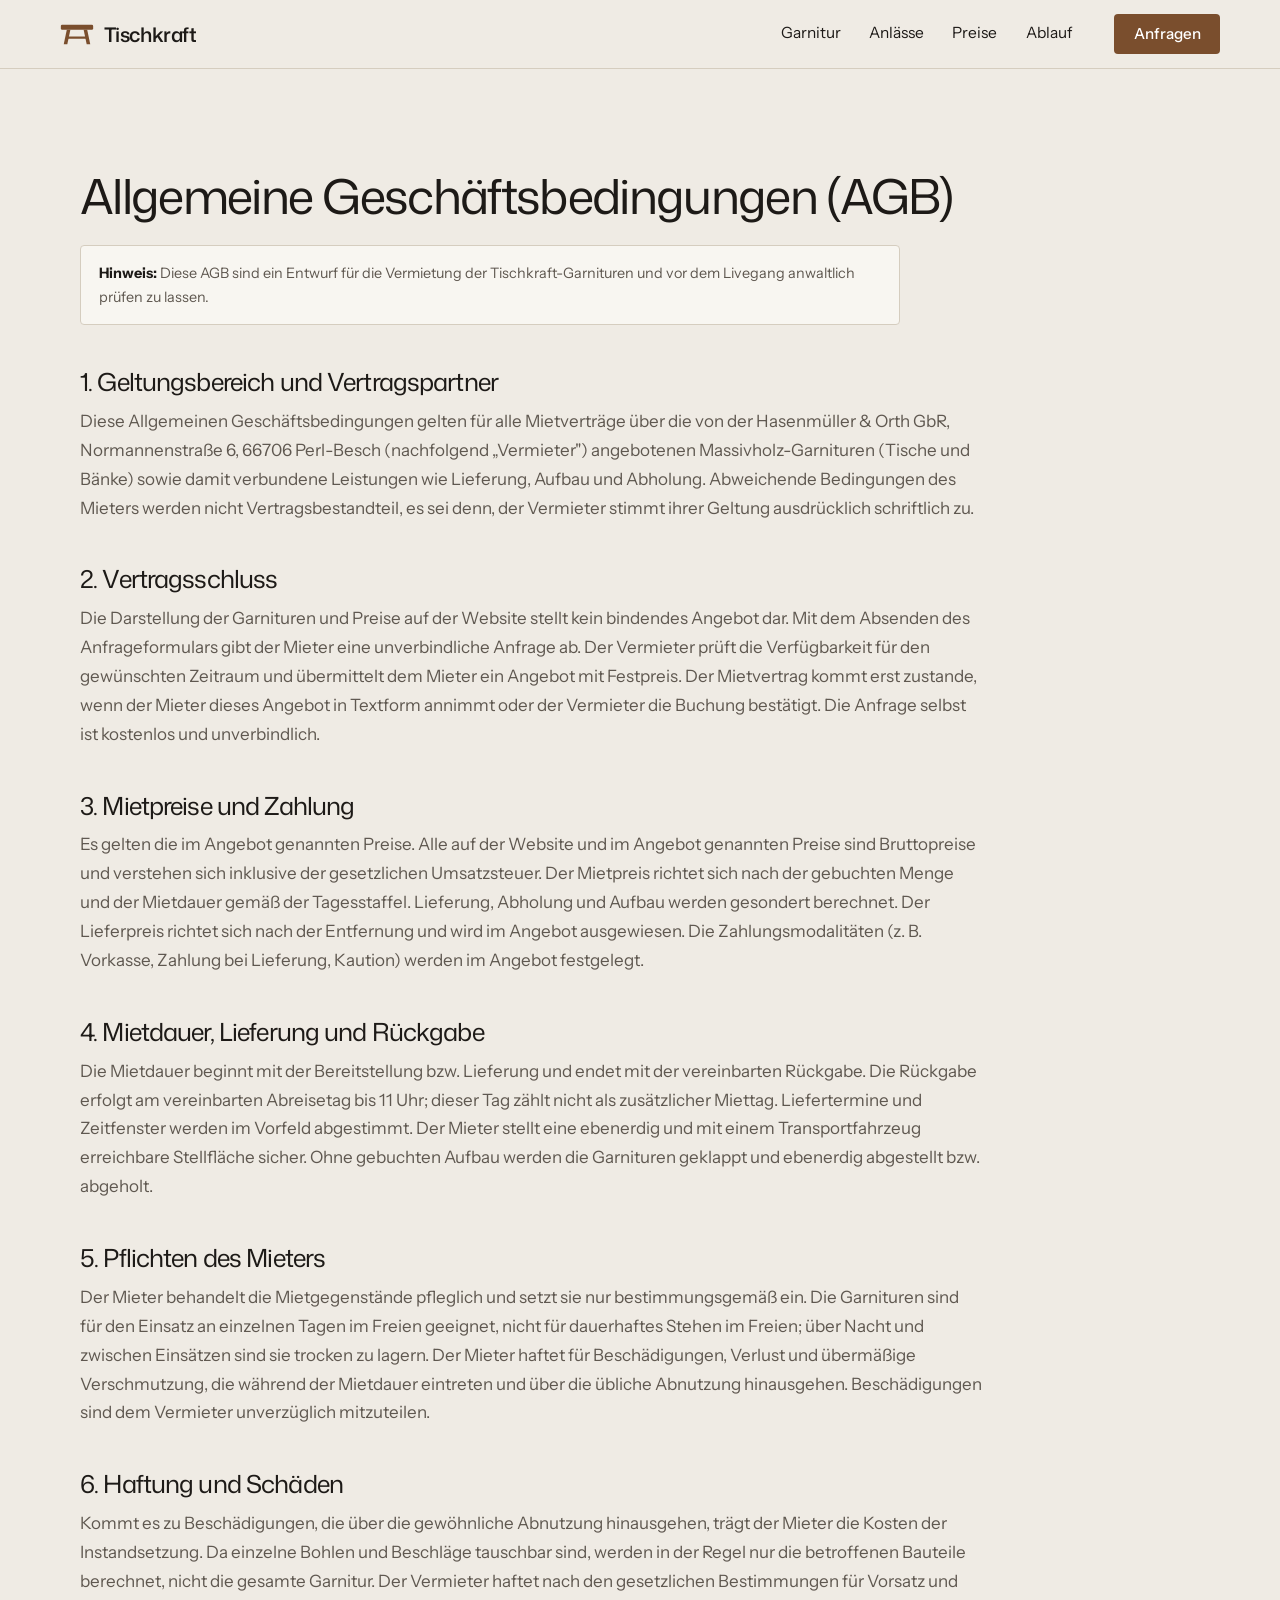
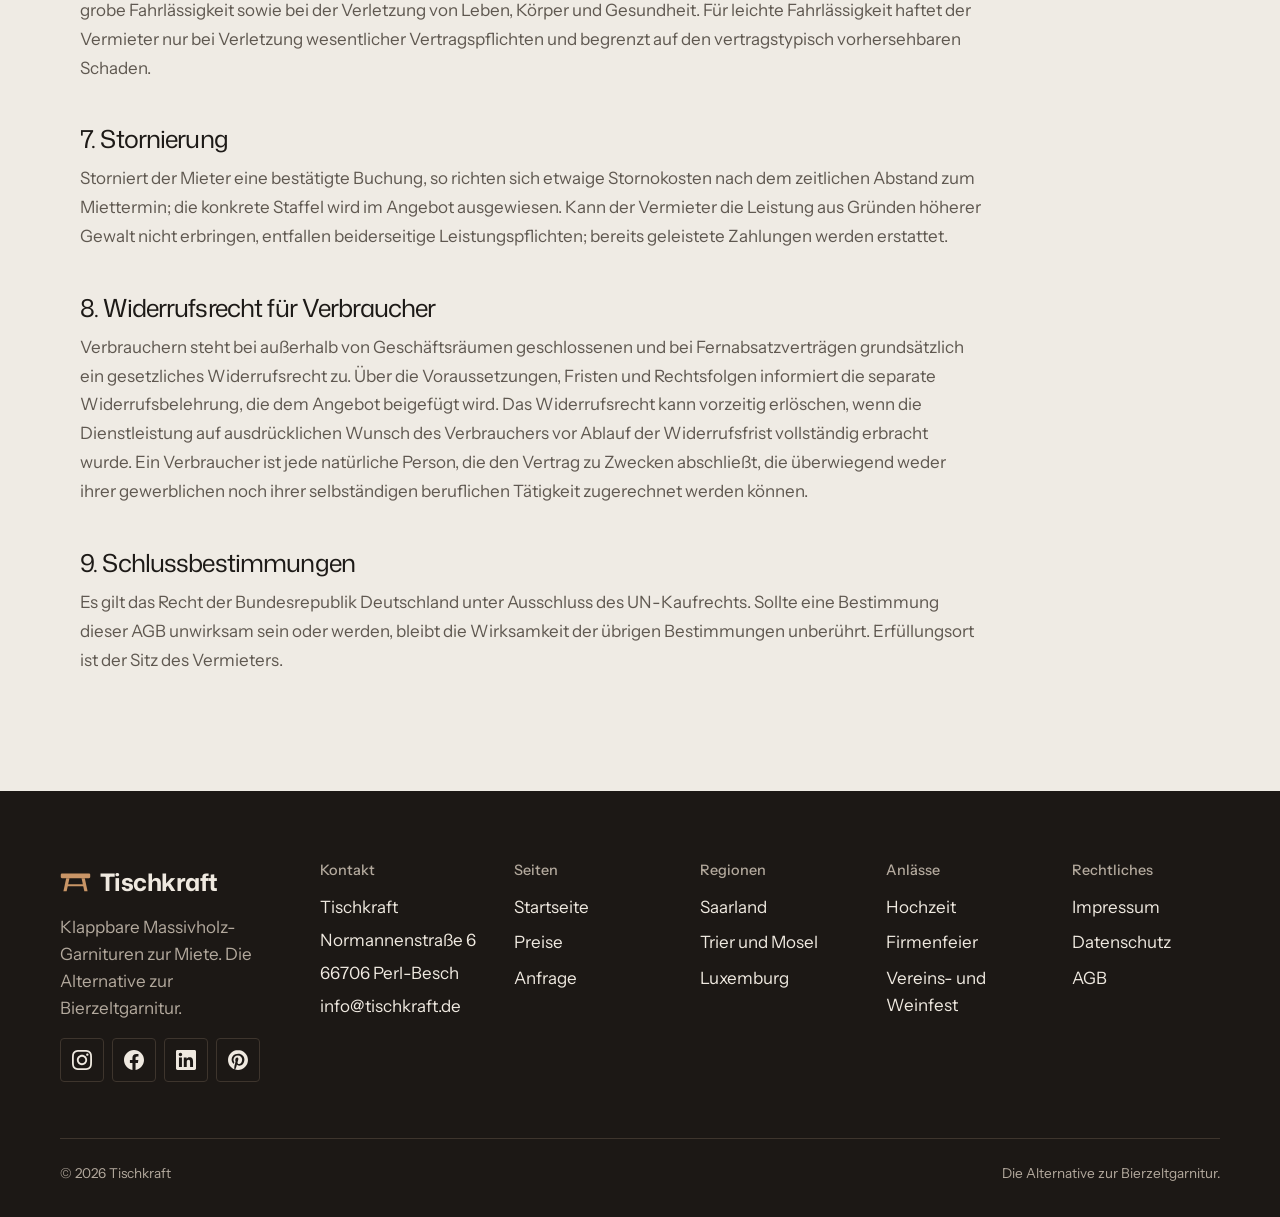
==== commit d5c73e0f: "Build von cba6031" ====
--- a/agb/index.html
+++ b/agb/index.html
@@ -1,7 +1,7 @@
-<!DOCTYPE html><html lang="de" data-astro-cid-5hce7sga> <head><meta charset="utf-8"><meta name="viewport" content="width=device-width, initial-scale=1"><title>AGB | Tischkraft</title><meta name="description" content="Allgemeine Geschäftsbedingungen für die Miete der Massivholz-Garnituren von Tischkraft."><link rel="canonical" href="https://www.tischkraft.de/agb/"><meta property="og:type" content="website"><meta property="og:locale" content="de_DE"><meta property="og:site_name" content="Tischkraft"><meta property="og:title" content="AGB | Tischkraft"><meta property="og:description" content="Allgemeine Geschäftsbedingungen für die Miete der Massivholz-Garnituren von Tischkraft."><meta property="og:url" content="https://www.tischkraft.de/agb/"><meta property="og:image" content="https://www.tischkraft.de/share.jpg"><meta property="og:image:alt" content="Tischkraft-Garnitur aus Massivholz: Tisch mit zwei Bänken"><meta name="twitter:card" content="summary_large_image"><meta name="twitter:title" content="AGB | Tischkraft"><meta name="twitter:description" content="Allgemeine Geschäftsbedingungen für die Miete der Massivholz-Garnituren von Tischkraft."><meta name="twitter:image" content="https://www.tischkraft.de/share.jpg"><meta name="theme-color" content="#25201b"><link rel="icon" href="/favicon.svg" type="image/svg+xml"><link rel="icon" href="/favicon-48.png" sizes="48x48" type="image/png"><link rel="apple-touch-icon" href="/apple-touch-icon.png"><link rel="manifest" href="/site.webmanifest"><link rel="sitemap" href="/sitemap-index.xml"><script type="application/ld+json">{"@context":"https://schema.org","@graph":[{"@type":"LocalBusiness","@id":"https://www.tischkraft.de/#organization","name":"Tischkraft","description":"Vermietung klappbarer Massivholz-Garnituren (Tisch und zwei Bänke) aus eigener Schreinerei in Perl, mit Lieferung ins Saarland, nach Trier und nach Luxemburg. Die Alternative zur Bierzeltgarnitur.","url":"https://www.tischkraft.de","logo":"https://www.tischkraft.de/icon-512.png","image":"https://www.tischkraft.de/share.jpg","email":"info@tischkraft.de","contactPoint":{"@type":"ContactPoint","contactType":"customer service","email":"info@tischkraft.de","availableLanguage":["de"]},"priceRange":"6–45 € pro Stück und Tag inkl. MwSt.","sameAs":["https://www.instagram.com/tischkraft/","https://www.facebook.com/people/Tischkraft/61568313991481/","https://www.linkedin.com/company/105006661/"],"address":{"@type":"PostalAddress","streetAddress":"Normannenstraße 6","postalCode":"66706","addressLocality":"Perl-Besch","addressRegion":"Saarland","addressCountry":"DE"},"areaServed":[{"@type":"State","name":"Saarland"},{"@type":"State","name":"Rheinland-Pfalz"},{"@type":"Country","name":"Luxemburg"}]},{"@type":"WebSite","@id":"https://www.tischkraft.de/#website","url":"https://www.tischkraft.de","name":"Tischkraft","inLanguage":"de-DE","publisher":{"@id":"https://www.tischkraft.de/#organization"}},{"@type":"WebPage","@id":"https://www.tischkraft.de/agb/#webpage","url":"https://www.tischkraft.de/agb/","name":"AGB | Tischkraft","description":"Allgemeine Geschäftsbedingungen für die Miete der Massivholz-Garnituren von Tischkraft.","inLanguage":"de-DE","isPartOf":{"@id":"https://www.tischkraft.de/#website"},"about":{"@id":"https://www.tischkraft.de/#organization"},"primaryImageOfPage":{"@type":"ImageObject","url":"https://www.tischkraft.de/share.jpg"}}]}</script><link rel="stylesheet" href="/_astro/firmenfeier.Cd9kK1cP.css">
+<!DOCTYPE html><html lang="de" data-astro-cid-5hce7sga> <head><meta charset="utf-8"><meta name="viewport" content="width=device-width, initial-scale=1"><title>AGB | Tischkraft</title><meta name="description" content="Allgemeine Geschäftsbedingungen für die Miete der Massivholz-Garnituren von Tischkraft."><link rel="canonical" href="https://tischkraft.de/agb/"><meta property="og:type" content="website"><meta property="og:locale" content="de_DE"><meta property="og:site_name" content="Tischkraft"><meta property="og:title" content="AGB | Tischkraft"><meta property="og:description" content="Allgemeine Geschäftsbedingungen für die Miete der Massivholz-Garnituren von Tischkraft."><meta property="og:url" content="https://tischkraft.de/agb/"><meta property="og:image" content="https://tischkraft.de/share.jpg"><meta property="og:image:alt" content="Tischkraft-Garnitur aus Massivholz: Tisch mit zwei Bänken"><meta name="twitter:card" content="summary_large_image"><meta name="twitter:title" content="AGB | Tischkraft"><meta name="twitter:description" content="Allgemeine Geschäftsbedingungen für die Miete der Massivholz-Garnituren von Tischkraft."><meta name="twitter:image" content="https://tischkraft.de/share.jpg"><meta name="theme-color" content="#25201b"><meta name="robots" content="noindex, follow"><link rel="icon" href="/favicon.svg" type="image/svg+xml"><link rel="icon" href="/favicon-48.png" sizes="48x48" type="image/png"><link rel="apple-touch-icon" href="/apple-touch-icon.png"><link rel="manifest" href="/site.webmanifest"><link rel="sitemap" href="/sitemap-index.xml"><script type="application/ld+json">{"@context":"https://schema.org","@graph":[{"@type":"LocalBusiness","@id":"https://tischkraft.de/#organization","name":"Tischkraft","description":"Vermietung klappbarer Massivholz-Garnituren (Tisch und zwei Bänke) aus eigener Schreinerei in Perl, mit Lieferung ins Saarland, nach Trier und nach Luxemburg. Die Alternative zur Bierzeltgarnitur.","url":"https://tischkraft.de","logo":"https://tischkraft.de/icon-512.png","image":"https://tischkraft.de/share.jpg","email":"info@tischkraft.de","contactPoint":{"@type":"ContactPoint","contactType":"customer service","email":"info@tischkraft.de","availableLanguage":["de"]},"priceRange":"6–45 € pro Stück und Tag inkl. MwSt.","sameAs":["https://www.instagram.com/tischkraft/","https://www.facebook.com/people/Tischkraft/61568313991481/","https://www.linkedin.com/company/105006661/","https://de.pinterest.com/tischkraft/"],"address":{"@type":"PostalAddress","streetAddress":"Normannenstraße 6","postalCode":"66706","addressLocality":"Perl-Besch","addressRegion":"Saarland","addressCountry":"DE"},"areaServed":[{"@type":"State","name":"Saarland"},{"@type":"State","name":"Rheinland-Pfalz"},{"@type":"Country","name":"Luxemburg"}]},{"@type":"WebSite","@id":"https://tischkraft.de/#website","url":"https://tischkraft.de","name":"Tischkraft","inLanguage":"de-DE","publisher":{"@id":"https://tischkraft.de/#organization"}},{"@type":"WebPage","@id":"https://tischkraft.de/agb/#webpage","url":"https://tischkraft.de/agb/","name":"AGB | Tischkraft","description":"Allgemeine Geschäftsbedingungen für die Miete der Massivholz-Garnituren von Tischkraft.","inLanguage":"de-DE","isPartOf":{"@id":"https://tischkraft.de/#website"},"about":{"@id":"https://tischkraft.de/#organization"},"primaryImageOfPage":{"@type":"ImageObject","url":"https://tischkraft.de/share.jpg"}}]}</script><link rel="stylesheet" href="/_astro/firmenfeier.B2t3z-JE.css">
 <style>.section[data-astro-cid-sh445jdo]{padding-block:var(--tk-section-y)}.section[data-astro-cid-sh445jdo][data-tone=canvas]{background:var(--tk-canvas);color:var(--tk-ink)}.section[data-astro-cid-sh445jdo][data-tone=sand]{background:var(--tk-sand);color:var(--tk-ink)}.section[data-astro-cid-sh445jdo][data-tone=forest]{background:var(--tk-dark-700);color:var(--tk-cream)}.shell[data-astro-cid-sh445jdo]{width:100%;max-width:var(--tk-shell);margin-inline:auto;padding-inline:clamp(1.25rem,4vw,2.5rem)}
 .legal[data-astro-cid-m7mnfkc2]{max-width:70rem;margin-inline:auto}.legal[data-astro-cid-m7mnfkc2] h1{font-size:clamp(2rem,5vw,3rem);margin-bottom:1.5rem}.legal[data-astro-cid-m7mnfkc2] h2{font-size:1.55rem;margin-top:2.75rem;margin-bottom:.75rem}.legal[data-astro-cid-m7mnfkc2] h3{font-size:1.2rem;margin-top:1.9rem;margin-bottom:.5rem}.legal[data-astro-cid-m7mnfkc2] h4{font-size:1.02rem;margin-top:1.3rem;margin-bottom:.4rem}.legal[data-astro-cid-m7mnfkc2] p,.legal[data-astro-cid-m7mnfkc2] li{color:var(--tk-ink-soft);line-height:1.7;max-width:82ch}.legal[data-astro-cid-m7mnfkc2] p{margin-bottom:.9rem}.legal[data-astro-cid-m7mnfkc2] ul{margin:0 0 1rem 1.25rem}.legal[data-astro-cid-m7mnfkc2] li{margin-bottom:.35rem}.legal[data-astro-cid-m7mnfkc2] a{color:var(--tk-dark-700);text-decoration:underline;word-break:break-word}.legal[data-astro-cid-m7mnfkc2] strong{color:var(--tk-ink)}.legal[data-astro-cid-m7mnfkc2] .legal-hint{margin:0 0 2rem;padding:.9rem 1.1rem;background:var(--tk-bone);border:1px solid var(--tk-line);border-radius:var(--tk-radius-sm);font-size:.9rem}
-</style></head> <body data-astro-cid-5hce7sga> <a class="skip-link" href="#inhalt" data-astro-cid-5hce7sga>Zum Inhalt springen</a> <header class="header" data-astro-cid-3ef6ksr2> <div class="bar" data-astro-cid-3ef6ksr2> <a class="brand" href="/" aria-label="Tischkraft – zur Startseite" data-astro-cid-3ef6ksr2> <svg class="tk-mark brand-mark" viewBox="0 0 40 28" height="24" width="34" aria-hidden="true" fill="currentColor"> <rect x="1" y="3" width="38" height="6" rx="1.5"></rect> <path d="M8 9h4.2l-3.6 17H4.4z"></path> <path d="M27.8 9H32l3.6 17h-4.2z"></path> <rect x="7.5" y="17" width="25" height="2.6" rx="1"></rect> </svg> <span class="brand-name" data-astro-cid-3ef6ksr2>Tischkraft</span> </a> <nav class="nav" aria-label="Hauptnavigation" data-astro-cid-3ef6ksr2> <a class="nav-link" href="/#garnitur" data-astro-cid-3ef6ksr2>Garnitur</a><a class="nav-link" href="/#anlaesse" data-astro-cid-3ef6ksr2>Anlässe</a><a class="nav-link" href="/#preise" data-astro-cid-3ef6ksr2>Preise</a><a class="nav-link" href="/#ablauf" data-astro-cid-3ef6ksr2>Ablauf</a> </nav> <a class="btn btn-primary nav-cta" href="/#anfrage" data-astro-cid-3ef6ksr2>Anfragen</a> </div> </header>  <main id="inhalt" data-astro-cid-5hce7sga>  <section data-tone="canvas" class="section" data-astro-cid-sh445jdo> <div class="shell" data-astro-cid-sh445jdo> <div class="legal" data-astro-cid-m7mnfkc2>
+</style></head> <body data-astro-cid-5hce7sga> <a class="skip-link" href="#inhalt" data-astro-cid-5hce7sga>Zum Inhalt springen</a> <header class="header" data-astro-cid-3ef6ksr2> <div class="bar" data-astro-cid-3ef6ksr2> <a class="brand" href="/" aria-label="Tischkraft – zur Startseite" data-astro-cid-3ef6ksr2> <svg class="tk-mark brand-mark" viewBox="0 0 40 28" height="24" width="34" aria-hidden="true" fill="currentColor"> <rect x="1" y="3" width="38" height="6" rx="1.5"></rect> <path d="M8 9h4.2l-3.6 17H4.4z"></path> <path d="M27.8 9H32l3.6 17h-4.2z"></path> <rect x="7.5" y="17" width="25" height="2.6" rx="1"></rect> </svg> <span class="brand-name" data-astro-cid-3ef6ksr2>Tischkraft</span> </a> <nav class="nav" aria-label="Hauptnavigation" data-astro-cid-3ef6ksr2> <a class="nav-link" href="/#garnitur" data-astro-cid-3ef6ksr2>Garnitur</a><a class="nav-link" href="/#anlaesse" data-astro-cid-3ef6ksr2>Anlässe</a><a class="nav-link" href="/#preise" data-astro-cid-3ef6ksr2>Preise</a><a class="nav-link" href="/#ablauf" data-astro-cid-3ef6ksr2>Ablauf</a> </nav> <a class="btn btn-primary nav-cta" href="/#anfrage" data-astro-cid-3ef6ksr2>Anfragen</a> <button class="menu-btn" type="button" aria-expanded="false" aria-controls="menu-mobil" data-menu data-astro-cid-3ef6ksr2> <span class="menu-ic" aria-hidden="true" data-astro-cid-3ef6ksr2><span data-astro-cid-3ef6ksr2></span><span data-astro-cid-3ef6ksr2></span><span data-astro-cid-3ef6ksr2></span></span> <span class="sr-only" data-astro-cid-3ef6ksr2>Menü</span> </button> </div> <nav class="menu-mobil" id="menu-mobil" aria-label="Menü" hidden data-astro-cid-3ef6ksr2> <a href="/#garnitur" data-astro-cid-3ef6ksr2>Garnitur</a><a href="/#anlaesse" data-astro-cid-3ef6ksr2>Anlässe</a><a href="/#preise" data-astro-cid-3ef6ksr2>Preise</a><a href="/#ablauf" data-astro-cid-3ef6ksr2>Ablauf</a> </nav> </header> <script type="module">const d=document.querySelector("[data-menu]"),t=document.getElementById("menu-mobil");if(d&&t){const n=e=>{d.setAttribute("aria-expanded",String(e)),t.hidden=!e};d.addEventListener("click",()=>n(t.hidden)),t.querySelectorAll("a").forEach(e=>e.addEventListener("click",()=>n(!1))),document.addEventListener("keydown",e=>e.key==="Escape"&&n(!1))}</script>  <main id="inhalt" data-astro-cid-5hce7sga>  <section data-tone="canvas" class="section" data-astro-cid-sh445jdo> <div class="shell" data-astro-cid-sh445jdo> <div class="legal" data-astro-cid-m7mnfkc2>
 <h1>Allgemeine Geschäftsbedingungen (AGB)</h1>
 
 <p class="legal-hint"><strong>Hinweis:</strong> Diese AGB sind ein Entwurf für die Vermietung der Tischkraft-Garnituren und vor dem Livegang anwaltlich prüfen zu lassen.</p>
@@ -32,4 +32,4 @@
 
 <h2>9. Schlussbestimmungen</h2>
 <p>Es gilt das Recht der Bundesrepublik Deutschland unter Ausschluss des UN-Kaufrechts. Sollte eine Bestimmung dieser AGB unwirksam sein oder werden, bleibt die Wirksamkeit der übrigen Bestimmungen unberührt. Erfüllungsort ist der Sitz des Vermieters.</p>
-</div> </div> </section>   </main> <footer class="footer" data-astro-cid-sz7xmlte> <div class="wrap" data-astro-cid-sz7xmlte> <div class="top" data-astro-cid-sz7xmlte> <div class="brandcol" data-astro-cid-sz7xmlte> <span class="brand-name" data-astro-cid-sz7xmlte><svg class="tk-mark footer-mark" viewBox="0 0 40 28" height="22" width="31" aria-hidden="true" fill="currentColor"> <rect x="1" y="3" width="38" height="6" rx="1.5"></rect> <path d="M8 9h4.2l-3.6 17H4.4z"></path> <path d="M27.8 9H32l3.6 17h-4.2z"></path> <rect x="7.5" y="17" width="25" height="2.6" rx="1"></rect> </svg> Tischkraft</span> <p class="tagline" data-astro-cid-sz7xmlte>Klappbare Massivholz-Garnituren zur Miete. Die Alternative zur Bierzeltgarnitur.</p> <ul class="social" aria-label="Folgen" data-astro-cid-sz7xmlte> <li data-astro-cid-sz7xmlte><a href="https://www.instagram.com/tischkraft/" target="_blank" rel="noopener" aria-label="Instagram (öffnet neuen Tab)" title="Instagram" data-astro-cid-sz7xmlte><span class="ico" style="--ico:url(/icons/instagram-mono.svg)" aria-hidden="true" data-astro-cid-sz7xmlte></span></a></li><li data-astro-cid-sz7xmlte><a href="https://www.facebook.com/people/Tischkraft/61568313991481/" target="_blank" rel="noopener" aria-label="Facebook (öffnet neuen Tab)" title="Facebook" data-astro-cid-sz7xmlte><span class="ico" style="--ico:url(/icons/facebook-mono.svg)" aria-hidden="true" data-astro-cid-sz7xmlte></span></a></li><li data-astro-cid-sz7xmlte><a href="https://www.linkedin.com/company/105006661/" target="_blank" rel="noopener" aria-label="LinkedIn (öffnet neuen Tab)" title="LinkedIn" data-astro-cid-sz7xmlte><span class="ico" style="--ico:url(/icons/linkedin-mono.svg)" aria-hidden="true" data-astro-cid-sz7xmlte></span></a></li> </ul> </div> <div class="col" data-astro-cid-sz7xmlte> <h2 data-astro-cid-sz7xmlte>Kontakt</h2> <address data-astro-cid-sz7xmlte> <span data-astro-cid-sz7xmlte>Tischkraft</span> <span data-astro-cid-sz7xmlte>Normannenstraße 6</span><span data-astro-cid-sz7xmlte>66706 Perl-Besch</span> <a href="mailto:info@tischkraft.de" data-astro-cid-sz7xmlte>info@tischkraft.de</a> </address> </div> <div class="col" data-astro-cid-sz7xmlte> <h2 data-astro-cid-sz7xmlte>Seiten</h2> <ul data-astro-cid-sz7xmlte> <li data-astro-cid-sz7xmlte><a href="/" data-astro-cid-sz7xmlte>Startseite</a></li><li data-astro-cid-sz7xmlte><a href="/#preise" data-astro-cid-sz7xmlte>Preise</a></li><li data-astro-cid-sz7xmlte><a href="/#anfrage" data-astro-cid-sz7xmlte>Anfrage</a></li> </ul> </div> <div class="col" data-astro-cid-sz7xmlte> <h2 data-astro-cid-sz7xmlte>Regionen</h2> <ul data-astro-cid-sz7xmlte> <li data-astro-cid-sz7xmlte><a href="/mieten/saarland/" data-astro-cid-sz7xmlte>Saarland</a></li><li data-astro-cid-sz7xmlte><a href="/mieten/trier/" data-astro-cid-sz7xmlte>Trier und Mosel</a></li><li data-astro-cid-sz7xmlte><a href="/mieten/luxemburg/" data-astro-cid-sz7xmlte>Luxemburg</a></li> </ul> </div> <div class="col" data-astro-cid-sz7xmlte> <h2 data-astro-cid-sz7xmlte>Anlässe</h2> <ul data-astro-cid-sz7xmlte> <li data-astro-cid-sz7xmlte><a href="/hochzeit/" data-astro-cid-sz7xmlte>Hochzeit</a></li><li data-astro-cid-sz7xmlte><a href="/firmenfeier/" data-astro-cid-sz7xmlte>Firmenfeier</a></li><li data-astro-cid-sz7xmlte><a href="/vereinsfest/" data-astro-cid-sz7xmlte>Vereins- und Weinfest</a></li> </ul> </div> <div class="col" data-astro-cid-sz7xmlte> <h2 data-astro-cid-sz7xmlte>Rechtliches</h2> <ul data-astro-cid-sz7xmlte> <li data-astro-cid-sz7xmlte><a href="/impressum/" data-astro-cid-sz7xmlte>Impressum</a></li><li data-astro-cid-sz7xmlte><a href="/datenschutz/" data-astro-cid-sz7xmlte>Datenschutz</a></li><li data-astro-cid-sz7xmlte><a href="/agb/" data-astro-cid-sz7xmlte>AGB</a></li> </ul> </div> </div> <div class="bottom" data-astro-cid-sz7xmlte> <span data-astro-cid-sz7xmlte>© 2026 Tischkraft</span> <span data-astro-cid-sz7xmlte>Die Alternative zur Bierzeltgarnitur.</span> </div> </div> </footer>   </body> </html> +</div> </div> </section>   </main> <footer class="footer" data-astro-cid-sz7xmlte> <div class="wrap" data-astro-cid-sz7xmlte> <div class="top" data-astro-cid-sz7xmlte> <div class="brandcol" data-astro-cid-sz7xmlte> <span class="brand-name" data-astro-cid-sz7xmlte><svg class="tk-mark footer-mark" viewBox="0 0 40 28" height="22" width="31" aria-hidden="true" fill="currentColor"> <rect x="1" y="3" width="38" height="6" rx="1.5"></rect> <path d="M8 9h4.2l-3.6 17H4.4z"></path> <path d="M27.8 9H32l3.6 17h-4.2z"></path> <rect x="7.5" y="17" width="25" height="2.6" rx="1"></rect> </svg> Tischkraft</span> <p class="tagline" data-astro-cid-sz7xmlte>Klappbare Massivholz-Garnituren zur Miete. Die Alternative zur Bierzeltgarnitur.</p> <ul class="social" aria-label="Folgen" data-astro-cid-sz7xmlte> <li data-astro-cid-sz7xmlte><a href="https://www.instagram.com/tischkraft/" target="_blank" rel="noopener" aria-label="Instagram (öffnet neuen Tab)" title="Instagram" data-astro-cid-sz7xmlte><span class="ico" style="--ico:url(/social/instagram-mono.svg)" aria-hidden="true" data-astro-cid-sz7xmlte></span></a></li><li data-astro-cid-sz7xmlte><a href="https://www.facebook.com/people/Tischkraft/61568313991481/" target="_blank" rel="noopener" aria-label="Facebook (öffnet neuen Tab)" title="Facebook" data-astro-cid-sz7xmlte><span class="ico" style="--ico:url(/social/facebook-mono.svg)" aria-hidden="true" data-astro-cid-sz7xmlte></span></a></li><li data-astro-cid-sz7xmlte><a href="https://www.linkedin.com/company/105006661/" target="_blank" rel="noopener" aria-label="LinkedIn (öffnet neuen Tab)" title="LinkedIn" data-astro-cid-sz7xmlte><span class="ico" style="--ico:url(/social/linkedin-mono.svg)" aria-hidden="true" data-astro-cid-sz7xmlte></span></a></li><li data-astro-cid-sz7xmlte><a href="https://de.pinterest.com/tischkraft/" target="_blank" rel="noopener" aria-label="Pinterest (öffnet neuen Tab)" title="Pinterest" data-astro-cid-sz7xmlte><span class="ico" style="--ico:url(/social/pinterest-mono.svg)" aria-hidden="true" data-astro-cid-sz7xmlte></span></a></li> </ul> </div> <div class="col" data-astro-cid-sz7xmlte> <h2 data-astro-cid-sz7xmlte>Kontakt</h2> <address data-astro-cid-sz7xmlte> <span data-astro-cid-sz7xmlte>Tischkraft</span> <span data-astro-cid-sz7xmlte>Normannenstraße 6</span><span data-astro-cid-sz7xmlte>66706 Perl-Besch</span> <a href="mailto:info@tischkraft.de" data-astro-cid-sz7xmlte>info@tischkraft.de</a> </address> </div> <div class="col" data-astro-cid-sz7xmlte> <h2 data-astro-cid-sz7xmlte>Seiten</h2> <ul data-astro-cid-sz7xmlte> <li data-astro-cid-sz7xmlte><a href="/" data-astro-cid-sz7xmlte>Startseite</a></li><li data-astro-cid-sz7xmlte><a href="/#preise" data-astro-cid-sz7xmlte>Preise</a></li><li data-astro-cid-sz7xmlte><a href="/#anfrage" data-astro-cid-sz7xmlte>Anfrage</a></li> </ul> </div> <div class="col" data-astro-cid-sz7xmlte> <h2 data-astro-cid-sz7xmlte>Regionen</h2> <ul data-astro-cid-sz7xmlte> <li data-astro-cid-sz7xmlte><a href="/mieten/saarland/" data-astro-cid-sz7xmlte>Saarland</a></li><li data-astro-cid-sz7xmlte><a href="/mieten/trier/" data-astro-cid-sz7xmlte>Trier und Mosel</a></li><li data-astro-cid-sz7xmlte><a href="/mieten/luxemburg/" data-astro-cid-sz7xmlte>Luxemburg</a></li> </ul> </div> <div class="col" data-astro-cid-sz7xmlte> <h2 data-astro-cid-sz7xmlte>Anlässe</h2> <ul data-astro-cid-sz7xmlte> <li data-astro-cid-sz7xmlte><a href="/hochzeit/" data-astro-cid-sz7xmlte>Hochzeit</a></li><li data-astro-cid-sz7xmlte><a href="/firmenfeier/" data-astro-cid-sz7xmlte>Firmenfeier</a></li><li data-astro-cid-sz7xmlte><a href="/vereinsfest/" data-astro-cid-sz7xmlte>Vereins- und Weinfest</a></li> </ul> </div> <div class="col" data-astro-cid-sz7xmlte> <h2 data-astro-cid-sz7xmlte>Rechtliches</h2> <ul data-astro-cid-sz7xmlte> <li data-astro-cid-sz7xmlte><a href="/impressum/" data-astro-cid-sz7xmlte>Impressum</a></li><li data-astro-cid-sz7xmlte><a href="/datenschutz/" data-astro-cid-sz7xmlte>Datenschutz</a></li><li data-astro-cid-sz7xmlte><a href="/agb/" data-astro-cid-sz7xmlte>AGB</a></li> </ul> </div> </div> <div class="bottom" data-astro-cid-sz7xmlte> <span data-astro-cid-sz7xmlte>© 2026 Tischkraft</span> <span data-astro-cid-sz7xmlte>Die Alternative zur Bierzeltgarnitur.</span> </div> </div> </footer>   </body> </html> 
--- a/_astro/firmenfeier.B2t3z-JE.css
+++ b/_astro/firmenfeier.B2t3z-JE.css
@@ -0,0 +1 @@
+@font-face{font-family:Mona Sans Variable;font-style:normal;font-display:swap;font-weight:200 900;font-stretch:75% 125%;src:url(/_astro/mona-sans-vietnamese-wdth-normal.Rd0aZl9c.woff2) format("woff2-variations");unicode-range:U+0102-0103,U+0110-0111,U+0128-0129,U+0168-0169,U+01A0-01A1,U+01AF-01B0,U+0300-0301,U+0303-0304,U+0308-0309,U+0323,U+0329,U+1EA0-1EF9,U+20AB}@font-face{font-family:Mona Sans Variable;font-style:normal;font-display:swap;font-weight:200 900;font-stretch:75% 125%;src:url(/_astro/mona-sans-latin-ext-wdth-normal.CQ1tG6In.woff2) format("woff2-variations");unicode-range:U+0100-02BA,U+02BD-02C5,U+02C7-02CC,U+02CE-02D7,U+02DD-02FF,U+0304,U+0308,U+0329,U+1D00-1DBF,U+1E00-1E9F,U+1EF2-1EFF,U+2020,U+20A0-20AB,U+20AD-20C0,U+2113,U+2C60-2C7F,U+A720-A7FF}@font-face{font-family:Mona Sans Variable;font-style:normal;font-display:swap;font-weight:200 900;font-stretch:75% 125%;src:url(/_astro/mona-sans-latin-wdth-normal.BMVx8nn_.woff2) format("woff2-variations");unicode-range:U+0000-00FF,U+0131,U+0152-0153,U+02BB-02BC,U+02C6,U+02DA,U+02DC,U+0304,U+0308,U+0329,U+2000-206F,U+20AC,U+2122,U+2191,U+2193,U+2212,U+2215,U+FEFF,U+FFFD}@font-face{font-family:Instrument Sans Variable;font-style:normal;font-display:swap;font-weight:400 700;src:url(/_astro/instrument-sans-latin-ext-wght-normal.B5bTHO_g.woff2) format("woff2-variations");unicode-range:U+0100-02BA,U+02BD-02C5,U+02C7-02CC,U+02CE-02D7,U+02DD-02FF,U+0304,U+0308,U+0329,U+1D00-1DBF,U+1E00-1E9F,U+1EF2-1EFF,U+2020,U+20A0-20AB,U+20AD-20C0,U+2113,U+2C60-2C7F,U+A720-A7FF}@font-face{font-family:Instrument Sans Variable;font-style:normal;font-display:swap;font-weight:400 700;src:url(/_astro/instrument-sans-latin-wght-normal.BbzFLZTg.woff2) format("woff2-variations");unicode-range:U+0000-00FF,U+0131,U+0152-0153,U+02BB-02BC,U+02C6,U+02DA,U+02DC,U+0304,U+0308,U+0329,U+2000-206F,U+20AC,U+2122,U+2191,U+2193,U+2212,U+2215,U+FEFF,U+FFFD}/*! tailwindcss v4.3.3 | MIT License | https://tailwindcss.com */@layer properties{@supports (((-webkit-hyphens:none)) and (not (margin-trim:inline))) or ((-moz-orient:inline) and (not (color:rgb(from red r g b)))){*,:before,:after,::backdrop{--tw-rotate-x:initial;--tw-rotate-y:initial;--tw-rotate-z:initial;--tw-skew-x:initial;--tw-skew-y:initial;--tw-border-style:solid;--tw-outline-style:solid;--tw-backdrop-blur:initial;--tw-backdrop-brightness:initial;--tw-backdrop-contrast:initial;--tw-backdrop-grayscale:initial;--tw-backdrop-hue-rotate:initial;--tw-backdrop-invert:initial;--tw-backdrop-opacity:initial;--tw-backdrop-saturate:initial;--tw-backdrop-sepia:initial}}}@layer theme{:root,:host{--default-transition-duration:.15s;--default-transition-timing-function:cubic-bezier(.4, 0, .2, 1);--default-font-family:var(--tk-font-sans);--default-mono-font-family:var(--tk-font-mono)}}@layer base{*,:after,:before,::backdrop{box-sizing:border-box;border:0 solid;margin:0;padding:0}::file-selector-button{box-sizing:border-box;border:0 solid;margin:0;padding:0}html,:host{-webkit-text-size-adjust:100%;tab-size:4;line-height:1.5;font-family:var(--default-font-family,-apple-system, BlinkMacSystemFont, "Segoe UI", Roboto, "Helvetica Neue", "Noto Sans", Arial, sans-serif, "Apple Color Emoji", "Segoe UI Emoji", "Segoe UI Symbol", "Noto Color Emoji");font-feature-settings:var(--default-font-feature-settings,normal);font-variation-settings:var(--default-font-variation-settings,normal);-webkit-tap-highlight-color:transparent}hr{height:0;color:inherit;border-top-width:1px}abbr:where([title]){-webkit-text-decoration:underline dotted;text-decoration:underline dotted}h1,h2,h3,h4,h5,h6{font-size:inherit;font-weight:inherit}a{color:inherit;-webkit-text-decoration:inherit;text-decoration:inherit}b,strong{font-weight:bolder}code,kbd,samp,pre{font-family:var(--default-mono-font-family,ui-monospace, SFMono-Regular, Menlo, Monaco, Consolas, "Liberation Mono", "Courier New", monospace);font-feature-settings:var(--default-mono-font-feature-settings,normal);font-variation-settings:var(--default-mono-font-variation-settings,normal);font-size:1em}small{font-size:80%}sub,sup{vertical-align:baseline;font-size:75%;line-height:0;position:relative}sub{bottom:-.25em}sup{top:-.5em}table{text-indent:0;border-color:inherit;border-collapse:collapse}:-moz-focusring:where(:not(iframe)){outline:auto}progress{vertical-align:baseline}summary{display:list-item}ol,ul,menu{list-style:none}img,svg,video,canvas,audio,iframe,embed,object{vertical-align:middle;display:block}img,video{max-width:100%;height:auto}button,input,select,optgroup,textarea{font:inherit;font-feature-settings:inherit;font-variation-settings:inherit;letter-spacing:inherit;color:inherit;opacity:1;background-color:#0000;border-radius:0}::file-selector-button{font:inherit;font-feature-settings:inherit;font-variation-settings:inherit;letter-spacing:inherit;color:inherit;opacity:1;background-color:#0000;border-radius:0}:where(select:is([multiple],[size])) optgroup{font-weight:bolder}:where(select:is([multiple],[size])) optgroup option{padding-inline-start:20px}::file-selector-button{margin-inline-end:4px}::placeholder{opacity:1}@supports (not ((-webkit-appearance:-apple-pay-button))) or (contain-intrinsic-size:1px){::placeholder{color:currentColor}@supports (color:color-mix(in lab,red,red)){::placeholder{color:color-mix(in oklab,currentcolor 50%,transparent)}}}textarea{resize:vertical}::-webkit-search-decoration{-webkit-appearance:none}::-webkit-date-and-time-value{min-height:1lh;text-align:inherit}::-webkit-datetime-edit{display:inline-flex}::-webkit-datetime-edit-fields-wrapper{padding:0}::-webkit-datetime-edit{padding-block:0}::-webkit-datetime-edit-year-field{padding-block:0}::-webkit-datetime-edit-month-field{padding-block:0}::-webkit-datetime-edit-day-field{padding-block:0}::-webkit-datetime-edit-hour-field{padding-block:0}::-webkit-datetime-edit-minute-field{padding-block:0}::-webkit-datetime-edit-second-field{padding-block:0}::-webkit-datetime-edit-millisecond-field{padding-block:0}::-webkit-datetime-edit-meridiem-field{padding-block:0}::-webkit-calendar-picker-indicator{line-height:1}:-moz-ui-invalid{box-shadow:none}button,input:where([type=button],[type=reset],[type=submit]){appearance:button}::file-selector-button{appearance:button}::-webkit-inner-spin-button{height:auto}::-webkit-outer-spin-button{height:auto}[hidden]:where(:not([hidden=until-found])){display:none!important}html{-webkit-text-size-adjust:100%;scroll-behavior:smooth}:where(section[id]){scroll-margin-top:5.5rem}body{background-color:var(--tk-canvas);color:var(--tk-ink);font-family:var(--tk-font-sans);-webkit-font-smoothing:antialiased;text-rendering:optimizelegibility;font-size:1.0625rem;line-height:1.6}h1,h2,h3{font-family:var(--tk-font-display);letter-spacing:-.035em;text-wrap:balance;font-weight:420;line-height:1.04}a{color:inherit}:focus-visible{outline:2px solid var(--tk-accent);outline-offset:3px;border-radius:2px}::selection{background:var(--tk-accent);color:var(--tk-bone)}.sr-only{clip:rect(0,0,0,0);white-space:nowrap;border:0;width:1px;height:1px;margin:-1px;padding:0;position:absolute;overflow:hidden}}@layer components{.wrap{width:100%;max-width:var(--tk-shell);margin-inline:auto;padding-inline:clamp(1.25rem,4vw,2.5rem)}.blk{background:var(--tk-canvas);padding-block:clamp(3.5rem,7vw,6rem)}.blk-sand{background:var(--tk-sand)}.blk-head{grid-template-columns:5fr 7fr;align-items:end;gap:clamp(1.25rem,4vw,3.5rem);margin-bottom:clamp(2rem,4vw,2.75rem);display:grid}.blk-head h2{font-size:var(--tk-h2)}.blk-head p{color:var(--tk-ink-soft);max-width:54ch;font-size:1.08rem}@media(max-width:860px){.blk-head{grid-template-columns:1fr}}.btn .arr{transition:transform .2s}.btn:hover .arr{transform:translate(3px)}.zoomwrap{overflow:hidden}[data-ki]{position:relative}[data-ki]:after{content:attr(data-ki);z-index:2;background:var(--tk-ink);border-radius:3px;padding:.15rem .45rem;position:absolute;top:.6rem;right:.6rem}@supports (color:color-mix(in lab,red,red)){[data-ki]:after{background:color-mix(in srgb,var(--tk-ink) 55%,transparent)}}[data-ki]:after{color:var(--tk-bone);font-family:var(--tk-font-sans);pointer-events:none;font-size:.7rem;font-weight:500;line-height:1.4}.zoomwrap .zoom{transition:transform .6s cubic-bezier(.2,.7,.2,1)}.zoomwrap:hover .zoom{transform:scale(1.025)}@media(prefers-reduced-motion:reduce){.zoomwrap .zoom,.btn .arr{transition:none}}.btn{border-radius:var(--tk-radius-sm);white-space:nowrap;border:1.5px solid #0000;justify-content:center;align-items:center;gap:.5rem;padding:.85rem 1.5rem;font-size:1rem;font-weight:500;line-height:1;text-decoration:none;transition:transform .15s,background-color .15s,border-color .15s;display:inline-flex}.btn:active{transform:translateY(1px)}.btn-primary{background:var(--tk-accent);color:var(--tk-on-accent)}.btn-primary:hover{background:var(--tk-accent-hover)}.btn-line{color:var(--tk-ink);border-color:var(--tk-ink);background:0 0}.btn-line:hover{background:var(--tk-ink);color:var(--tk-bone)}.btn-hi{background:var(--tk-accent-hi);color:var(--tk-dark-900)}.btn-hi:hover{background:var(--tk-accent-hi-hover)}.kicker{color:var(--tk-accent);font-size:.95rem;font-weight:500}.blk-split{grid-template-columns:5fr 7fr;gap:clamp(1.25rem,4vw,3.5rem);display:grid}.blk-split>h2{font-size:var(--tk-h2)}.link-list{margin:0;padding:0;list-style:none}.link-list a{border-bottom:1px solid var(--tk-line);justify-content:space-between;padding:.85rem 0;text-decoration:none;transition:color .2s,padding .2s;display:flex}.link-list a:hover{color:var(--tk-accent);padding-left:.3rem}.ruled{grid-template-columns:repeat(var(--cols,4),1fr);border-top:1px solid var(--tk-ink);margin:0;padding:0;list-style:none;display:grid}.ruled>*{border-left:1px solid var(--tk-line);padding:1.2rem 1.4rem 0}.ruled>:first-child{border-left:0;padding-left:0}.ruled h3{margin:.35rem 0 .5rem;font-size:1.35rem}.ruled p{color:var(--tk-ink-soft)}@media(max-width:860px){.blk-split,.ruled{grid-template-columns:1fr}.ruled>*,.ruled>:first-child{border-left:0;border-bottom:1px solid var(--tk-line);padding:1.1rem 0}}}@layer utilities{.sr-only{clip-path:inset(50%);white-space:nowrap;border-width:0;width:1px;height:1px;margin:-1px;padding:0;position:absolute;overflow:hidden}.block{display:block}.flex{display:flex}.grid{display:grid}.hidden{display:none}.table{display:table}.border-collapse{border-collapse:collapse}.transform{transform:var(--tw-rotate-x,) var(--tw-rotate-y,) var(--tw-rotate-z,) var(--tw-skew-x,) var(--tw-skew-y,)}.resize{resize:both}.flex-wrap{flex-wrap:wrap}.border{border-style:var(--tw-border-style);border-width:1px}.outline{outline-style:var(--tw-outline-style);outline-width:1px}.backdrop-filter{-webkit-backdrop-filter:var(--tw-backdrop-blur,) var(--tw-backdrop-brightness,) var(--tw-backdrop-contrast,) var(--tw-backdrop-grayscale,) var(--tw-backdrop-hue-rotate,) var(--tw-backdrop-invert,) var(--tw-backdrop-opacity,) var(--tw-backdrop-saturate,) var(--tw-backdrop-sepia,);backdrop-filter:var(--tw-backdrop-blur,) var(--tw-backdrop-brightness,) var(--tw-backdrop-contrast,) var(--tw-backdrop-grayscale,) var(--tw-backdrop-hue-rotate,) var(--tw-backdrop-invert,) var(--tw-backdrop-opacity,) var(--tw-backdrop-saturate,) var(--tw-backdrop-sepia,)}.transition{transition-property:color,background-color,border-color,outline-color,text-decoration-color,fill,stroke,--tw-gradient-from,--tw-gradient-via,--tw-gradient-to,opacity,box-shadow,transform,translate,scale,rotate,filter,-webkit-backdrop-filter,backdrop-filter,display,content-visibility,overlay,pointer-events;transition-timing-function:var(--tw-ease,var(--default-transition-timing-function));transition-duration:var(--tw-duration,var(--default-transition-duration))}}:root{--tk-dark-900:#141110;--tk-dark-800:#1c1815;--tk-dark-700:#25201b;--tk-dark-600:#3a312a;--tk-dark-500:#4d4238;--tk-canvas:#efebe4;--tk-bone:#f8f6f1;--tk-sand:#e2dacd;--tk-ink:#1d1a17;--tk-ink-soft:#5f5850;--tk-cream:#efe9e0;--tk-cream-soft:#b3a99d;--tk-accent:#7a4e2d;--tk-accent-hi:#c99566;--tk-accent-hover:#5f3c22;--tk-accent-hi-hover:#dbab80;--tk-on-accent:#fff;--tk-placeholder:#ebe6df;--tk-line:#d5cdbf;--tk-line-dark:#3e352d;--tk-error:#a23a26;--tk-error-strong:#7d2c1c;--tk-radius-xs:3px;--tk-radius-sm:4px;--tk-radius-md:6px;--tk-radius-lg:8px;--tk-radius-xl:10px;--tk-section-y:clamp(3.5rem, 8vw, 7rem);--tk-shell:1240px;--tk-h2:clamp(2rem, 4.2vw, 3.3rem);--tk-font-display:"Mona Sans Variable", ui-sans-serif, system-ui, sans-serif;--tk-font-sans:"Instrument Sans Variable", ui-sans-serif, system-ui, sans-serif;--tk-font-mono:ui-monospace, "SFMono-Regular", Menlo, monospace;--tk-shadow-soft:0 1px 2px #1c1a130a, 0 8px 24px #1c1a130f;--tk-shadow-lift:0 2px 6px #1c1a1314, 0 18px 40px #1c1a131f}@media(prefers-reduced-motion:reduce){html{scroll-behavior:auto}*,:before,:after{transition-duration:.01ms!important;animation-duration:.01ms!important;animation-iteration-count:1!important}}@property --tw-rotate-x{syntax:"*";inherits:false}@property --tw-rotate-y{syntax:"*";inherits:false}@property --tw-rotate-z{syntax:"*";inherits:false}@property --tw-skew-x{syntax:"*";inherits:false}@property --tw-skew-y{syntax:"*";inherits:false}@property --tw-border-style{syntax:"*";inherits:false;initial-value:solid}@property --tw-outline-style{syntax:"*";inherits:false;initial-value:solid}@property --tw-backdrop-blur{syntax:"*";inherits:false}@property --tw-backdrop-brightness{syntax:"*";inherits:false}@property --tw-backdrop-contrast{syntax:"*";inherits:false}@property --tw-backdrop-grayscale{syntax:"*";inherits:false}@property --tw-backdrop-hue-rotate{syntax:"*";inherits:false}@property --tw-backdrop-invert{syntax:"*";inherits:false}@property --tw-backdrop-opacity{syntax:"*";inherits:false}@property --tw-backdrop-saturate{syntax:"*";inherits:false}@property --tw-backdrop-sepia{syntax:"*";inherits:false}.header[data-astro-cid-3ef6ksr2]{position:sticky;top:0;z-index:50;background:color-mix(in srgb,var(--tk-canvas) 92%,transparent);backdrop-filter:blur(8px);border-bottom:1px solid var(--tk-line)}.bar[data-astro-cid-3ef6ksr2]{max-width:var(--tk-shell);margin-inline:auto;padding-inline:clamp(1.25rem,4vw,2.5rem);height:68px;display:flex;align-items:center;gap:clamp(1rem,2.5vw,2rem)}.brand[data-astro-cid-3ef6ksr2]{display:flex;align-items:center;gap:.6rem;text-decoration:none}.brand[data-astro-cid-3ef6ksr2] .brand-mark{color:var(--tk-accent);flex:none}.brand-name[data-astro-cid-3ef6ksr2]{font-family:var(--tk-font-display);font-weight:560;font-size:1.25rem;letter-spacing:-.02em;color:var(--tk-ink)}.nav[data-astro-cid-3ef6ksr2]{display:flex;gap:clamp(1rem,2.2vw,1.8rem);margin-left:auto;margin-right:.6rem}.nav-link[data-astro-cid-3ef6ksr2]{font-size:.97rem;text-decoration:none;color:var(--tk-ink);background:linear-gradient(currentColor,currentColor) 0 100% / 0 1px no-repeat;transition:background-size .25s ease;padding-bottom:2px}.nav-link[data-astro-cid-3ef6ksr2]:hover{background-size:100% 1px}.nav-cta[data-astro-cid-3ef6ksr2]{padding:.7rem 1.15rem;font-size:.95rem}.menu-btn[data-astro-cid-3ef6ksr2]{display:none;width:2.75rem;height:2.75rem;border:1px solid var(--tk-line);border-radius:var(--tk-radius-sm);background:var(--tk-bone);cursor:pointer;place-items:center}.menu-ic[data-astro-cid-3ef6ksr2]{display:grid;gap:4px}.menu-ic[data-astro-cid-3ef6ksr2] span[data-astro-cid-3ef6ksr2]{display:block;width:18px;height:2px;background:var(--tk-ink);transition:transform .2s,opacity .2s}.menu-btn[data-astro-cid-3ef6ksr2][aria-expanded=true] .menu-ic[data-astro-cid-3ef6ksr2] span[data-astro-cid-3ef6ksr2]:nth-child(1){transform:translateY(6px) rotate(45deg)}.menu-btn[data-astro-cid-3ef6ksr2][aria-expanded=true] .menu-ic[data-astro-cid-3ef6ksr2] span[data-astro-cid-3ef6ksr2]:nth-child(2){opacity:0}.menu-btn[data-astro-cid-3ef6ksr2][aria-expanded=true] .menu-ic[data-astro-cid-3ef6ksr2] span[data-astro-cid-3ef6ksr2]:nth-child(3){transform:translateY(-6px) rotate(-45deg)}.menu-mobil[data-astro-cid-3ef6ksr2]{display:grid;border-top:1px solid var(--tk-line);background:var(--tk-canvas);padding:.25rem clamp(1.25rem,4vw,2.5rem) .75rem}.menu-mobil[data-astro-cid-3ef6ksr2][hidden]{display:none}.menu-mobil[data-astro-cid-3ef6ksr2] a[data-astro-cid-3ef6ksr2]{padding:.85rem 0;border-bottom:1px solid var(--tk-line);text-decoration:none;color:var(--tk-ink);font-size:1.05rem}@media(max-width:860px){.menu-btn[data-astro-cid-3ef6ksr2]{display:grid}.nav[data-astro-cid-3ef6ksr2]{display:none}.nav-cta[data-astro-cid-3ef6ksr2]{margin-left:auto}}.footer[data-astro-cid-sz7xmlte]{background:var(--tk-dark-800);color:var(--tk-cream);padding-block:clamp(3rem,6vw,4.5rem) 2rem}.top[data-astro-cid-sz7xmlte]{display:grid;grid-template-columns:1.5fr repeat(5,1fr);gap:clamp(1.5rem,3vw,2.5rem)}.brand-name[data-astro-cid-sz7xmlte]{display:inline-flex;align-items:center;gap:.55rem;font-family:var(--tk-font-display);font-weight:700;font-size:1.5rem;letter-spacing:-.02em}.brand-name[data-astro-cid-sz7xmlte] .footer-mark{color:var(--tk-accent-hi)}.tagline[data-astro-cid-sz7xmlte]{margin-top:.75rem;color:var(--tk-cream-soft);max-width:32ch}.social[data-astro-cid-sz7xmlte]{list-style:none;margin:1rem 0 0;padding:0;display:flex;flex-wrap:wrap;gap:.5rem}.social[data-astro-cid-sz7xmlte] a[data-astro-cid-sz7xmlte]{display:grid;place-items:center;width:2.75rem;height:2.75rem;border-radius:var(--tk-radius-sm);border:1px solid var(--tk-line-dark);transition:border-color .15s,background .15s}.social[data-astro-cid-sz7xmlte] a[data-astro-cid-sz7xmlte]:hover{border-color:var(--tk-accent-hi)}.ico[data-astro-cid-sz7xmlte]{width:1.25rem;height:1.25rem;background:var(--tk-cream);-webkit-mask:var(--ico) center / contain no-repeat;mask:var(--ico) center / contain no-repeat;transition:background .15s}.social[data-astro-cid-sz7xmlte] a[data-astro-cid-sz7xmlte]:hover .ico[data-astro-cid-sz7xmlte]{background:var(--tk-accent-hi)}.col[data-astro-cid-sz7xmlte] h2[data-astro-cid-sz7xmlte]{font-family:var(--tk-font-sans);font-size:.9rem;font-weight:500;letter-spacing:0;color:var(--tk-cream-soft);margin-bottom:1rem}address[data-astro-cid-sz7xmlte]{font-style:normal;display:flex;flex-direction:column;gap:.35rem;color:var(--tk-cream)}.col[data-astro-cid-sz7xmlte] ul[data-astro-cid-sz7xmlte]{list-style:none;margin:0;padding:0;display:flex;flex-direction:column;gap:.5rem}a[data-astro-cid-sz7xmlte]{text-decoration:none;color:var(--tk-cream);transition:color .15s ease}a[data-astro-cid-sz7xmlte]:hover{color:var(--tk-accent-hi)}.bottom[data-astro-cid-sz7xmlte]{display:flex;justify-content:space-between;align-items:center;gap:1rem;margin-top:clamp(2.5rem,5vw,3.5rem);padding-top:1.5rem;border-top:1px solid var(--tk-line-dark);font-size:.85rem;color:var(--tk-cream-soft)}@media(max-width:1080px){.top[data-astro-cid-sz7xmlte]{grid-template-columns:repeat(3,1fr)}.brandcol[data-astro-cid-sz7xmlte]{grid-column:1 / -1}}@media(max-width:680px){.top[data-astro-cid-sz7xmlte]{grid-template-columns:1fr 1fr}}@media(max-width:440px){.top[data-astro-cid-sz7xmlte]{gap:1.75rem 1rem}.top[data-astro-cid-sz7xmlte]>.col[data-astro-cid-sz7xmlte]:nth-child(2){grid-column:1 / -1}}.skip-link[data-astro-cid-5hce7sga]{position:absolute;left:1rem;top:-3.5rem;z-index:100;padding:.6rem 1rem;background:var(--tk-dark-700);color:var(--tk-cream);border-radius:var(--tk-radius-sm);font-family:var(--tk-font-sans);font-size:.85rem;transition:top .15s ease}.skip-link[data-astro-cid-5hce7sga]:focus{top:1rem}
